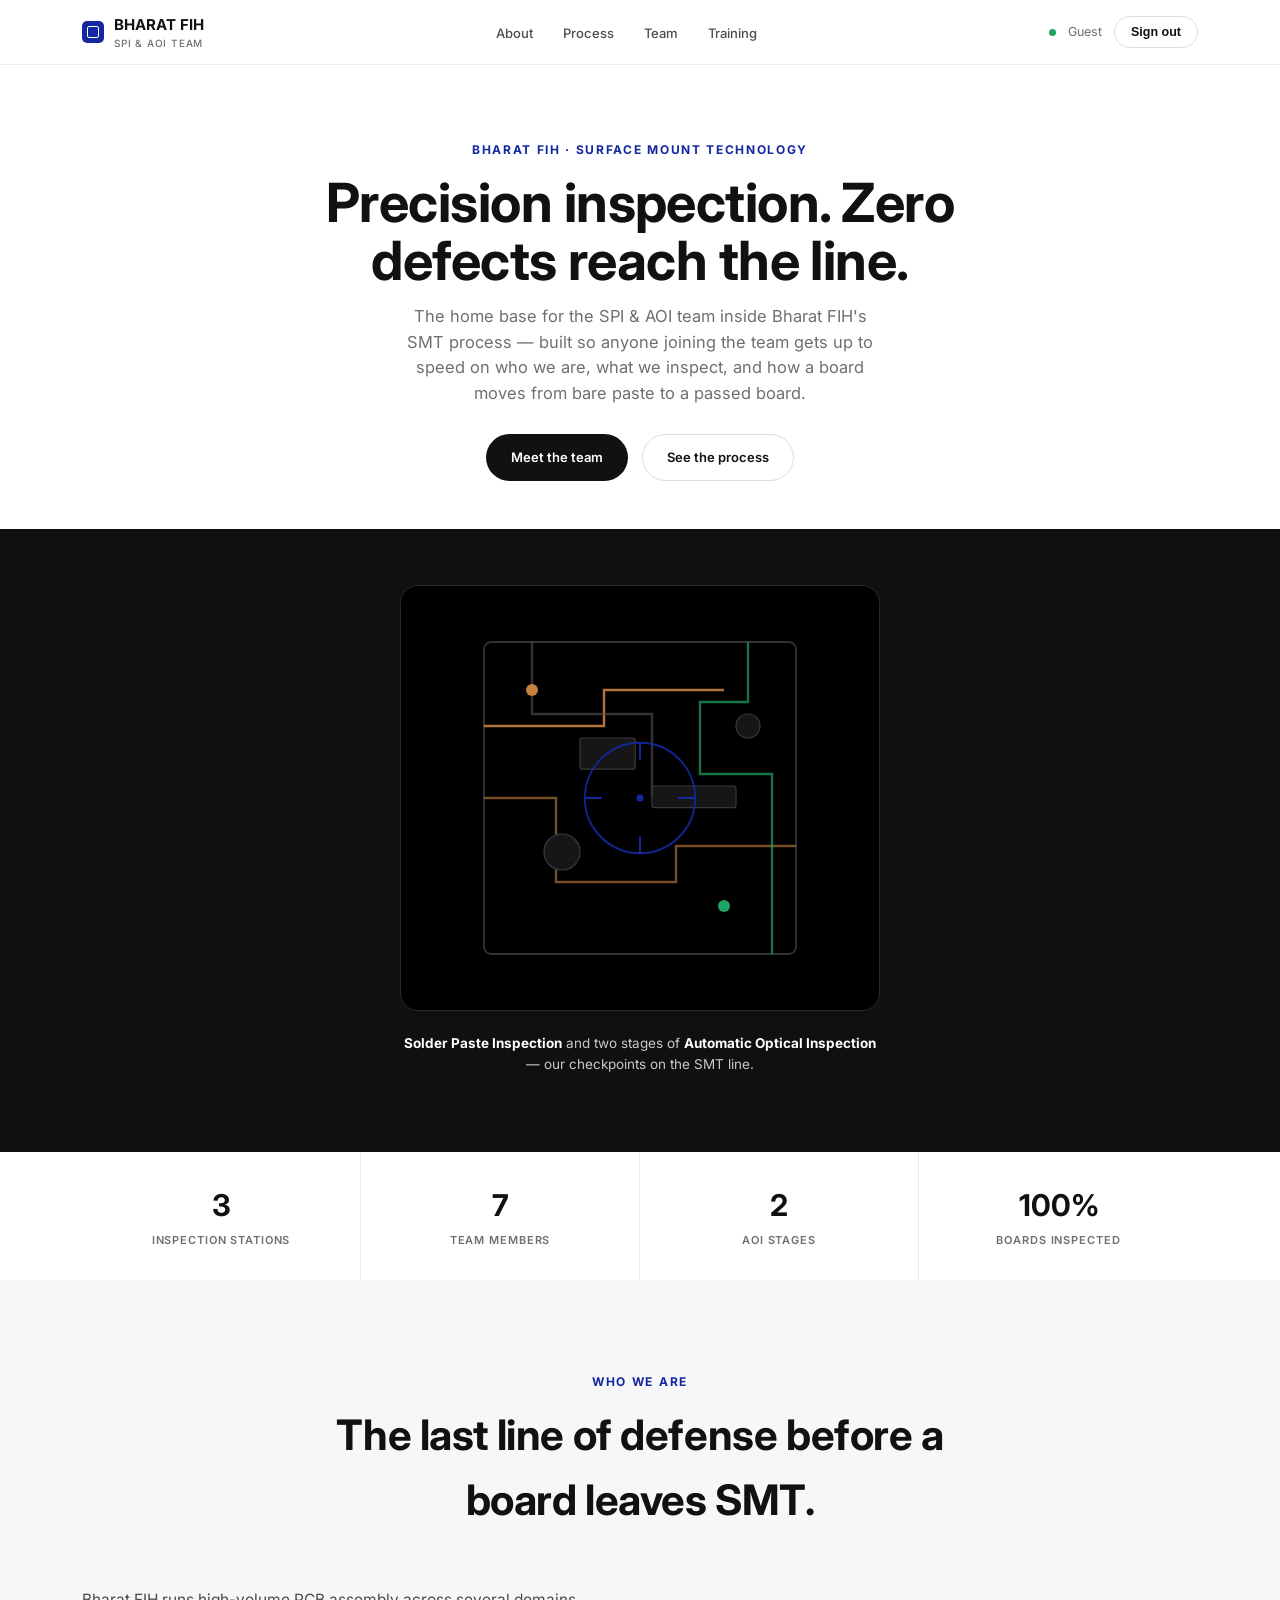
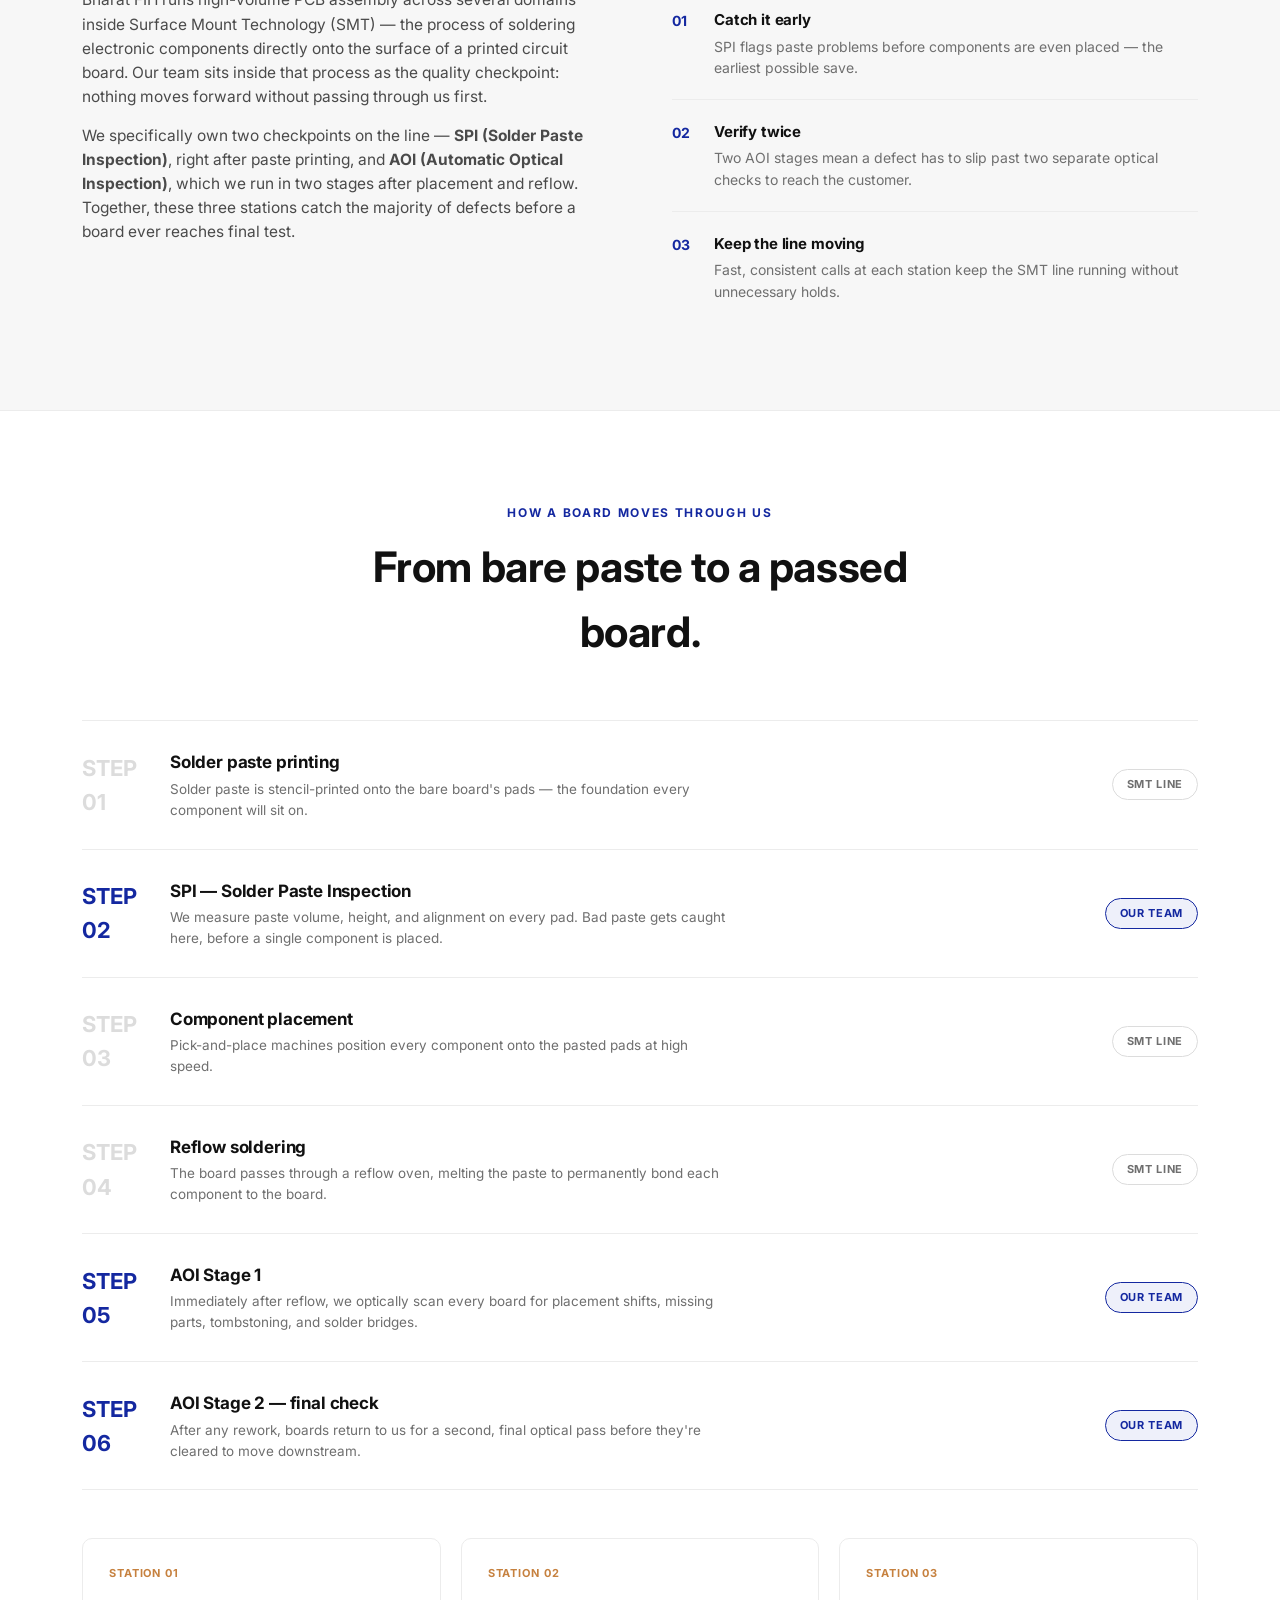
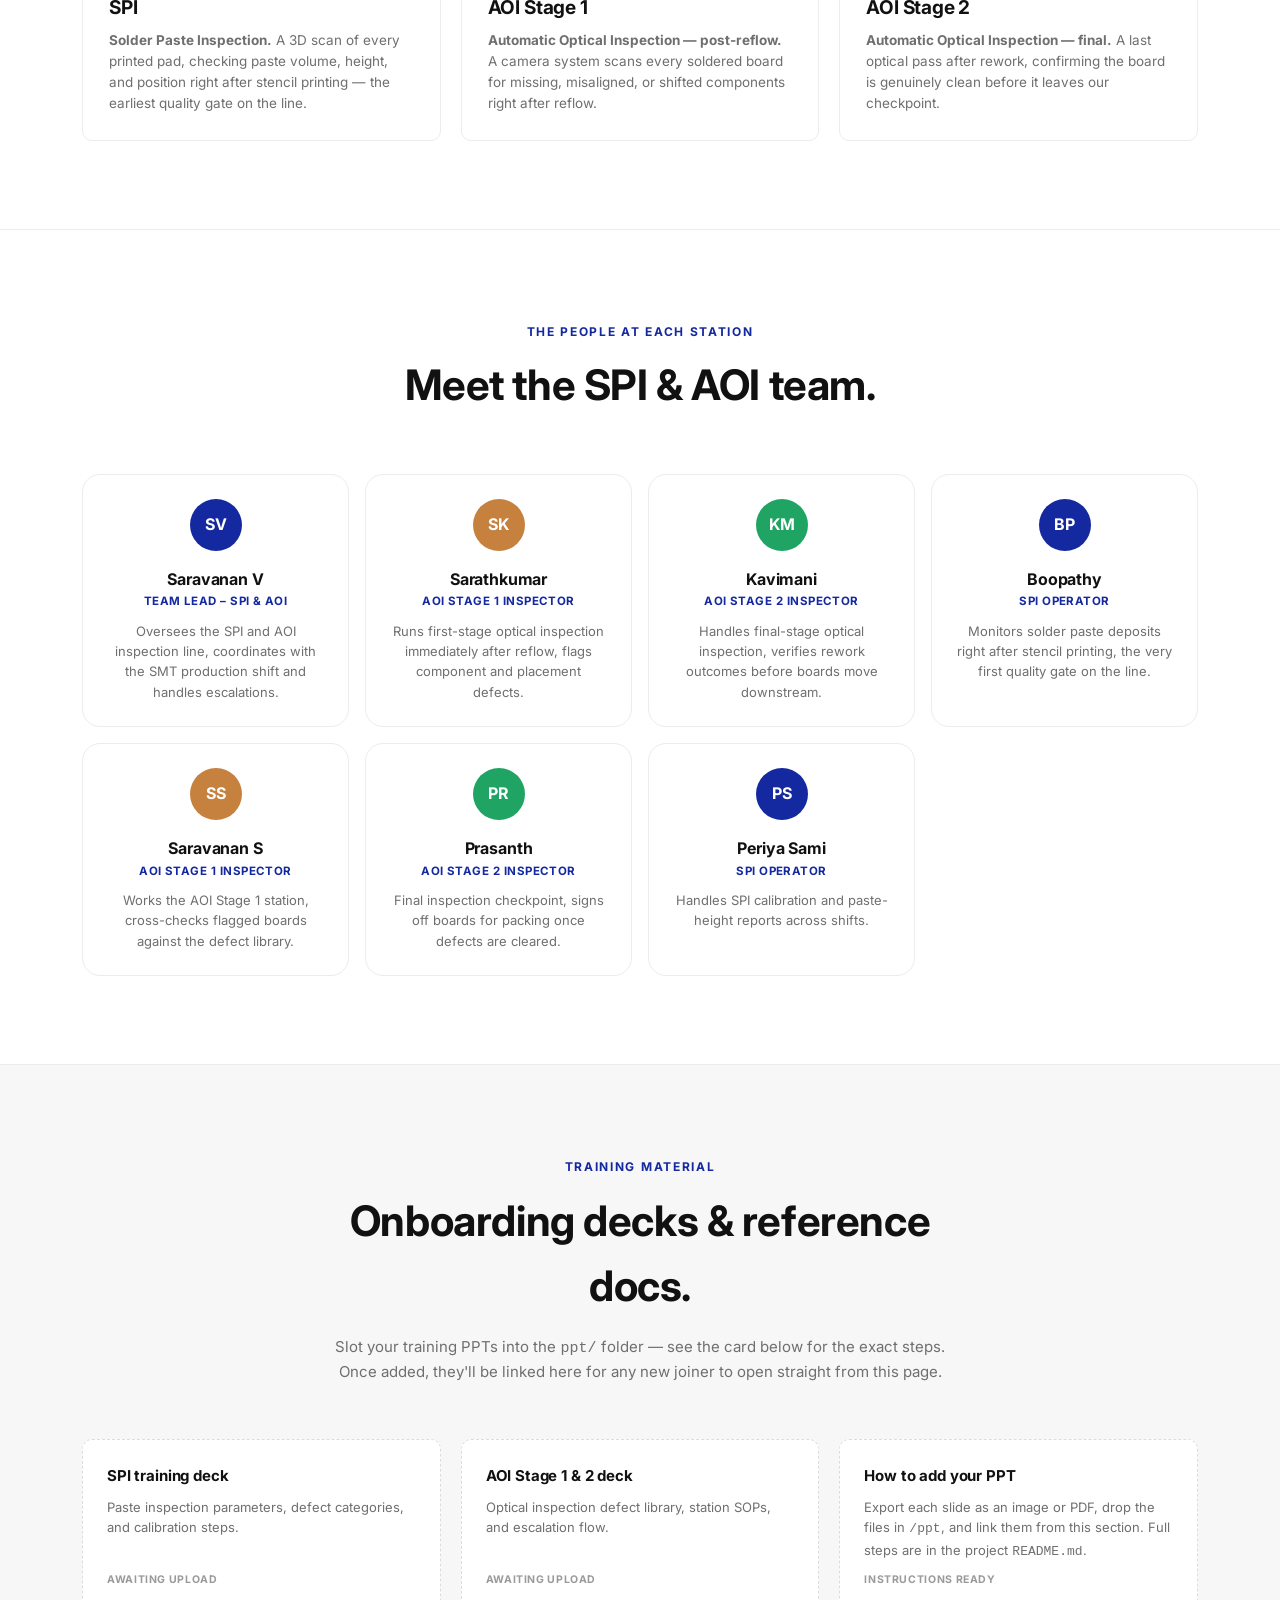
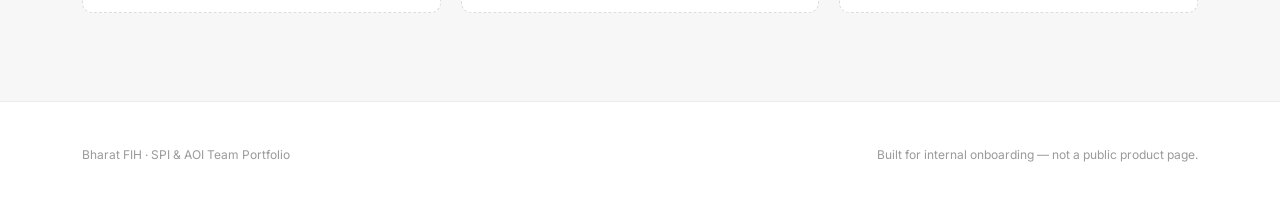
==== portfolio.html @ c688f2c4 "Add files via upload" ====
<!doctype html>
<html lang="en">
<head>
<meta charset="UTF-8">
<meta name="viewport" content="width=device-width, initial-scale=1.0">
<title>Bharat FIH · SPI & AOI Team Portfolio</title>
<link rel="preconnect" href="https://fonts.googleapis.com">
<link href="https://fonts.googleapis.com/css2?family=Inter:wght@400;500;600;700&display=swap" rel="stylesheet">
<link rel="stylesheet" href="css/style.css">
</head>
<body>

<nav class="topnav">
  <div class="wrap">
    <a href="portfolio.html" class="brand">
      <span class="chip"></span>
      <span>BHARAT FIH<small>SPI &amp; AOI Team</small></span>
    </a>
    <ul class="navlinks">
      <li><a href="#about">About</a></li>
      <li><a href="#process">Process</a></li>
      <li><a href="#team">Team</a></li>
      <li><a href="#resources">Training</a></li>
    </ul>
    <div class="nav-user">
      <span class="dot"></span>
      <span id="navUserLabel">Guest</span>
      <button class="btn-ghost" id="logoutBtn">Sign out</button>
    </div>
  </div>
</nav>

<!-- ============================= HERO ============================= -->
<header class="hero">
  <div class="wrap">
    <span class="eyebrow">Bharat FIH · Surface Mount Technology</span>
    <h1>Precision inspection. Zero defects reach the line.</h1>
    <p class="lead">
      The home base for the SPI &amp; AOI team inside Bharat FIH's SMT process — built so
      anyone joining the team gets up to speed on who we are, what we inspect, and how a
      board moves from bare paste to a passed board.
    </p>
    <div class="hero-ctas">
      <a href="#team" class="btn btn-dark">Meet the team</a>
      <a href="#process" class="btn btn-outline">See the process</a>
    </div>
  </div>

  <div class="showcase">
    <div class="showcase-inner">
      <div class="pcb-card">
        <svg viewBox="0 0 300 300" fill="none" xmlns="http://www.w3.org/2000/svg" aria-hidden="true">
          <rect x="20" y="20" width="260" height="260" rx="6" stroke="#333" stroke-width="1.5"/>
          <path d="M20 90 H120 V60 H220" stroke="var(--copper)" stroke-width="2" opacity="0.9"/>
          <path d="M20 150 H80 V220 H180 V190 H280" stroke="var(--copper)" stroke-width="2" opacity="0.6"/>
          <path d="M60 20 V80 H160 V150" stroke="#555" stroke-width="2" opacity="0.6"/>
          <path d="M240 20 V70 H200 V130 H260 V280" stroke="var(--green)" stroke-width="2" opacity="0.7"/>
          <rect x="100" y="100" width="46" height="26" rx="2" fill="#161616" stroke="#3a3a3a"/>
          <rect x="160" y="140" width="70" height="18" rx="2" fill="#161616" stroke="#3a3a3a"/>
          <rect x="70" y="180" width="30" height="30" rx="15" fill="#161616" stroke="#3a3a3a"/>
          <circle cx="240" cy="90" r="10" fill="#161616" stroke="#3a3a3a"/>
          <circle cx="60" cy="60" r="5" fill="var(--copper)"/>
          <circle cx="220" cy="240" r="5" fill="var(--green)"/>
          <g>
            <circle cx="150" cy="150" r="46" stroke="var(--blue)" stroke-width="1.6" opacity="0.9"/>
            <circle cx="150" cy="150" r="3" fill="var(--blue)"/>
            <path d="M150 104 V118 M150 182 V196 M104 150 H118 M182 150 H196" stroke="var(--blue)" stroke-width="1.6"/>
          </g>
        </svg>
      </div>
      <p class="showcase-caption"><b>Solder Paste Inspection</b> and two stages of <b>Automatic Optical Inspection</b> — our checkpoints on the SMT line.</p>
    </div>
  </div>

  <div class="wrap">
    <div class="stats">
      <div class="stat"><div class="num">3</div><div class="lbl">Inspection stations</div></div>
      <div class="stat"><div class="num">7</div><div class="lbl">Team members</div></div>
      <div class="stat"><div class="num">2</div><div class="lbl">AOI stages</div></div>
      <div class="stat"><div class="num">100%</div><div class="lbl">Boards inspected</div></div>
    </div>
  </div>
</header>

<!-- ============================= ABOUT ============================= -->
<section class="section soft" id="about">
  <div class="wrap">
    <div class="section-head">
      <span class="eyebrow">Who we are</span>
      <h2>The last line of defense before a board leaves SMT.</h2>
    </div>
    <div class="about-grid">
      <div>
        <p>
          Bharat FIH runs high-volume PCB assembly across several domains inside Surface Mount
          Technology (SMT) — the process of soldering electronic components directly onto the
          surface of a printed circuit board. Our team sits inside that process as the
          quality checkpoint: nothing moves forward without passing through us first.
        </p>
        <p>
          We specifically own two checkpoints on the line — <strong>SPI (Solder Paste Inspection)</strong>,
          right after paste printing, and <strong>AOI (Automatic Optical Inspection)</strong>,
          which we run in two stages after placement and reflow. Together, these three stations
          catch the majority of defects before a board ever reaches final test.
        </p>
      </div>
      <div>
        <div class="pillar">
          <div class="idx">01</div>
          <div><h4>Catch it early</h4><p>SPI flags paste problems before components are even placed — the earliest possible save.</p></div>
        </div>
        <div class="pillar">
          <div class="idx">02</div>
          <div><h4>Verify twice</h4><p>Two AOI stages mean a defect has to slip past two separate optical checks to reach the customer.</p></div>
        </div>
        <div class="pillar">
          <div class="idx">03</div>
          <div><h4>Keep the line moving</h4><p>Fast, consistent calls at each station keep the SMT line running without unnecessary holds.</p></div>
        </div>
      </div>
    </div>
  </div>
</section>

<!-- ============================= PROCESS ============================= -->
<section class="section" id="process">
  <div class="wrap">
    <div class="section-head">
      <span class="eyebrow">How a board moves through us</span>
      <h2>From bare paste to a passed board.</h2>
    </div>

    <div class="flow">
      <div class="flow-step">
        <div class="step-idx">STEP 01</div>
        <div class="step-body">
          <h4>Solder paste printing</h4>
          <p>Solder paste is stencil-printed onto the bare board's pads — the foundation every component will sit on.</p>
        </div>
        <div class="step-tag">SMT line</div>
      </div>

      <div class="flow-step owned">
        <div class="step-idx">STEP 02</div>
        <div class="step-body">
          <h4>SPI — Solder Paste Inspection</h4>
          <p>We measure paste volume, height, and alignment on every pad. Bad paste gets caught here, before a single component is placed.</p>
        </div>
        <div class="step-tag">Our team</div>
      </div>

      <div class="flow-step">
        <div class="step-idx">STEP 03</div>
        <div class="step-body">
          <h4>Component placement</h4>
          <p>Pick-and-place machines position every component onto the pasted pads at high speed.</p>
        </div>
        <div class="step-tag">SMT line</div>
      </div>

      <div class="flow-step">
        <div class="step-idx">STEP 04</div>
        <div class="step-body">
          <h4>Reflow soldering</h4>
          <p>The board passes through a reflow oven, melting the paste to permanently bond each component to the board.</p>
        </div>
        <div class="step-tag">SMT line</div>
      </div>

      <div class="flow-step owned">
        <div class="step-idx">STEP 05</div>
        <div class="step-body">
          <h4>AOI Stage 1</h4>
          <p>Immediately after reflow, we optically scan every board for placement shifts, missing parts, tombstoning, and solder bridges.</p>
        </div>
        <div class="step-tag">Our team</div>
      </div>

      <div class="flow-step owned">
        <div class="step-idx">STEP 06</div>
        <div class="step-body">
          <h4>AOI Stage 2 — final check</h4>
          <p>After any rework, boards return to us for a second, final optical pass before they're cleared to move downstream.</p>
        </div>
        <div class="step-tag">Our team</div>
      </div>
    </div>

    <div class="def-grid">
      <div class="def-card">
        <div class="tag">STATION 01</div>
        <h4>SPI</h4>
        <p><strong>Solder Paste Inspection.</strong> A 3D scan of every printed pad, checking paste volume, height, and position right after stencil printing — the earliest quality gate on the line.</p>
      </div>
      <div class="def-card">
        <div class="tag">STATION 02</div>
        <h4>AOI Stage 1</h4>
        <p><strong>Automatic Optical Inspection — post-reflow.</strong> A camera system scans every soldered board for missing, misaligned, or shifted components right after reflow.</p>
      </div>
      <div class="def-card">
        <div class="tag">STATION 03</div>
        <h4>AOI Stage 2</h4>
        <p><strong>Automatic Optical Inspection — final.</strong> A last optical pass after rework, confirming the board is genuinely clean before it leaves our checkpoint.</p>
      </div>
    </div>
  </div>
</section>

<!-- ============================= TEAM ============================= -->
<section class="section" id="team">
  <div class="wrap">
    <div class="section-head">
      <span class="eyebrow">The people at each station</span>
      <h2>Meet the SPI &amp; AOI team.</h2>
    </div>
    <div class="team-grid" id="teamGrid"></div>
  </div>
</section>

<!-- ============================= RESOURCES / PPT ============================= -->
<section class="section soft" id="resources">
  <div class="wrap">
    <div class="section-head">
      <span class="eyebrow">Training material</span>
      <h2>Onboarding decks &amp; reference docs.</h2>
      <p style="margin-top:10px;">Slot your training PPTs into the <code>ppt/</code> folder — see the card below for the exact steps. Once added, they'll be linked here for any new joiner to open straight from this page.</p>
    </div>
    <div class="res-grid">
      <div class="res-card">
        <h4>SPI training deck</h4>
        <p>Paste inspection parameters, defect categories, and calibration steps.</p>
        <span class="status">Awaiting upload</span>
      </div>
      <div class="res-card">
        <h4>AOI Stage 1 &amp; 2 deck</h4>
        <p>Optical inspection defect library, station SOPs, and escalation flow.</p>
        <span class="status">Awaiting upload</span>
      </div>
      <div class="res-card">
        <h4>How to add your PPT</h4>
        <p>Export each slide as an image or PDF, drop the files in <code>/ppt</code>, and link them from this section. Full steps are in the project <code>README.md</code>.</p>
        <span class="status">Instructions ready</span>
      </div>
    </div>
  </div>
</section>

<footer>
  <div class="wrap">
    <p>Bharat FIH · SPI &amp; AOI Team Portfolio</p>
    <p>Built for internal onboarding — not a public product page.</p>
  </div>
</footer>

<script src="js/members.js"></script>
<script src="js/main.js"></script>
</body>
</html>
---- css/style.css ----
/* ============================================================
   BHARAT FIH — AOI TEAM PORTFOLIO
   Design language: Samsung.com — bold black type, one blue
   accent, generous white space, dark showcase panels for
   product/hero imagery, pill CTAs.
   ============================================================ */
:root{
  --bg:        #ffffff;
  --bg-soft:   #f7f7f7;
  --panel:     #101010;
  --panel-2:   #1c1c1c;

  --ink:       #111111;
  --muted:     #6f6f6f;
  --muted-2:   #9a9a9a;
  --line:      #ececec;
  --line-2:    #dcdcdc;

  --blue:      #1428a0;
  --blue-dark: #0d1c73;
  --copper:    #c6813f;
  --green:     #1fa463;
  --cyan:      #1f9ba8;

  --radius-pill: 999px;
  --radius:      10px;
  --radius-lg:   18px;

  --font: "Inter", -apple-system, "Helvetica Neue", Arial, sans-serif;
}

*{ box-sizing:border-box; }
html{ scroll-behavior:smooth; }
body{
  margin:0;
  background:var(--bg);
  color:var(--ink);
  font-family:var(--font);
  line-height:1.55;
  -webkit-font-smoothing:antialiased;
}
img{ max-width:100%; display:block; }
a{ color:inherit; text-decoration:none; }
::selection{ background:var(--blue); color:#fff; }

a:focus-visible, button:focus-visible, input:focus-visible{
  outline:2px solid var(--blue);
  outline-offset:3px;
}
@media (prefers-reduced-motion: reduce){
  *{ animation-duration:0.01ms !important; animation-iteration-count:1 !important; transition-duration:0.01ms !important; scroll-behavior:auto !important; }
}

.wrap{ max-width:1180px; margin:0 auto; padding:0 32px; }
.eyebrow{
  font-size:12px; font-weight:700; letter-spacing:0.14em; text-transform:uppercase;
  color:var(--blue);
}
h1,h2,h3,h4{ font-family:var(--font); font-weight:700; letter-spacing:-0.01em; margin:0 0 0.4em; color:var(--ink); }
p{ color:var(--muted); margin:0 0 1em; }
.section{ padding:88px 0; border-bottom:1px solid var(--line); }
.section.soft{ background:var(--bg-soft); }
.section-head{ text-align:center; max-width:640px; margin:0 auto 56px; }
.section-head h2{ font-size:clamp(28px,3.6vw,42px); margin-top:10px; }
.section-head p{ font-size:15px; }

.btn{
  display:inline-flex; align-items:center; gap:8px;
  padding:12px 24px; border-radius:var(--radius-pill);
  font-size:13px; font-weight:600; cursor:pointer; border:1px solid transparent;
}
.btn-dark{ background:var(--ink); color:#fff; }
.btn-dark:hover{ background:#000; }
.btn-outline{ background:transparent; color:var(--ink); border-color:var(--line-2); }
.btn-outline:hover{ border-color:var(--ink); }
.link-arrow{ color:var(--blue); font-weight:600; font-size:13.5px; }
.link-arrow:hover{ text-decoration:underline; }

.topnav{
  position:sticky; top:0; z-index:50;
  background:rgba(255,255,255,0.85);
  backdrop-filter:blur(14px);
  border-bottom:1px solid var(--line);
}
.topnav .wrap{ display:flex; align-items:center; justify-content:space-between; height:64px; }
.brand{ display:flex; align-items:center; gap:10px; font-weight:700; font-size:15px; color:var(--ink); }
.brand .chip{ width:22px; height:22px; border-radius:5px; background:var(--blue); position:relative; flex:none; }
.brand .chip::after{ content:""; position:absolute; inset:5px; border:1.5px solid #fff; border-radius:2px; }
.brand small{ display:block; font-weight:500; font-size:10px; letter-spacing:0.08em; color:var(--muted); text-transform:uppercase; }
.navlinks{ display:flex; gap:30px; list-style:none; margin:0; padding:0; }
.navlinks a{ font-size:13px; font-weight:500; color:var(--ink); opacity:0.75; }
.navlinks a:hover{ opacity:1; color:var(--blue); }
.nav-user{ display:flex; align-items:center; gap:12px; font-size:12.5px; color:var(--muted); }
.nav-user .dot{ width:7px; height:7px; border-radius:50%; background:var(--green); }
.btn-ghost{
  border:1px solid var(--line-2); background:transparent; color:var(--ink);
  padding:8px 16px; border-radius:var(--radius-pill); font-size:12.5px; cursor:pointer; font-weight:600;
}
.btn-ghost:hover{ border-color:var(--ink); }

.hero{ padding:76px 0 0; text-align:center; }
.hero .eyebrow{ display:block; margin-bottom:14px; }
.hero h1{ font-size:clamp(34px,5.2vw,54px); line-height:1.08; max-width:820px; margin:0 auto 14px; }
.hero .lead{ font-size:16.5px; max-width:480px; margin:0 auto 28px; }
.hero-ctas{ display:flex; gap:14px; justify-content:center; margin-bottom:48px; }

.showcase{
  background:var(--panel); border-radius:0;
  padding:56px 24px 64px;
  position:relative; overflow:hidden;
}
.showcase-inner{ max-width:480px; margin:0 auto; position:relative; z-index:2; }
.showcase .pcb-card{
  background:#000; border-radius:var(--radius-lg); border:1px solid #2a2a2a;
  padding:32px; display:flex; align-items:center; justify-content:center;
}
.showcase .pcb-card svg{ width:100%; height:auto; max-width:360px; }
.showcase-caption{ margin-top:22px; color:#c9c9c9; font-size:13.5px; }
.showcase-caption b{ color:#fff; }

.stats{ display:grid; grid-template-columns:repeat(4,1fr); }
.stat{ padding:30px 20px; text-align:center; border-right:1px solid var(--line); }
.stat:last-child{ border-right:none; }
.stat .num{ font-size:30px; font-weight:700; color:var(--ink); }
.stat .lbl{ font-size:11px; font-weight:600; text-transform:uppercase; letter-spacing:0.08em; color:var(--muted); margin-top:4px; }

.about-grid{ display:grid; grid-template-columns:1fr 1fr; gap:64px; align-items:start; }
.about-grid > div:first-child p{ color:var(--ink); opacity:0.75; font-size:15.5px; }
.pillar{ display:flex; gap:16px; padding:20px 0; border-top:1px solid var(--line); }
.pillar:first-child{ border-top:none; }
.pillar .idx{ font-weight:700; color:var(--blue); font-size:14px; padding-top:2px; flex:none; width:26px; }
.pillar h4{ font-size:15px; margin-bottom:4px; }
.pillar p{ font-size:14px; margin:0; }

.flow{ border-top:1px solid var(--line); }
.flow-step{
  display:grid; grid-template-columns:64px 1fr auto; gap:24px; align-items:center;
  padding:28px 0; border-bottom:1px solid var(--line);
}
.flow-step .step-idx{ font-size:22px; font-weight:700; color:var(--line-2); }
.flow-step.owned .step-idx{ color:var(--blue); }
.flow-step .step-body h4{ font-size:17px; margin-bottom:3px; }
.flow-step .step-body p{ font-size:13.5px; margin:0; max-width:560px; }
.flow-step .step-tag{
  font-size:11px; font-weight:700; text-transform:uppercase; letter-spacing:0.06em;
  padding:6px 14px; border-radius:var(--radius-pill); border:1px solid var(--line-2); color:var(--muted); white-space:nowrap;
}
.flow-step.owned .step-tag{ color:var(--blue); border-color:var(--blue); background:#eef0fa; }

.def-grid{ display:grid; grid-template-columns:repeat(3,1fr); gap:20px; margin-top:48px; }
.def-card{ background:#fff; border:1px solid var(--line); border-radius:var(--radius); padding:26px; }
.def-card .tag{ font-size:11px; font-weight:700; color:var(--copper); letter-spacing:0.08em; text-transform:uppercase; }
.def-card h4{ font-size:19px; margin:10px 0 8px; }
.def-card p{ font-size:13.5px; margin:0; }

.team-grid{ display:grid; grid-template-columns:repeat(4, 1fr); gap:16px; }
.member-card{
  background:#fff; border:1px solid var(--line); border-radius:var(--radius-lg);
  padding:24px; text-align:center; position:relative;
  transition:box-shadow .15s ease, transform .15s ease;
}
.member-card:hover{ box-shadow:0 8px 24px rgba(0,0,0,0.06); transform:translateY(-2px); }
.avatar{
  width:52px; height:52px; border-radius:50%; margin:0 auto 16px;
  display:flex; align-items:center; justify-content:center;
  font-weight:700; font-size:16px; color:#fff;
}
.member-card h4{ font-size:16px; margin-bottom:2px; }
.member-card .role{ font-size:11.5px; font-weight:700; color:var(--blue); letter-spacing:0.04em; text-transform:uppercase; margin-bottom:10px; display:block; }
.member-card .desc{ font-size:13px; color:var(--muted); margin:0; }
.member-card.is-you{ border-color:var(--blue); box-shadow:0 0 0 1px var(--blue) inset; }
.member-card .you-flag{
  position:absolute; top:14px; right:14px; font-size:9.5px; font-weight:700;
  letter-spacing:0.06em; color:var(--blue); border:1px solid var(--blue); padding:3px 8px; border-radius:var(--radius-pill);
}

.res-grid{ display:grid; grid-template-columns:repeat(3,1fr); gap:20px; }
.res-card{
  border:1px dashed var(--line-2); border-radius:var(--radius); padding:24px;
  display:flex; flex-direction:column; gap:10px; background:#fff;
}
.res-card h4{ font-size:15px; margin:0; }
.res-card p{ font-size:13px; margin:0; }
.res-card .status{ font-size:10.5px; font-weight:700; color:var(--muted-2); letter-spacing:0.06em; text-transform:uppercase; margin-top:auto; }

footer{ padding:44px 0; }
footer .wrap{ display:flex; justify-content:space-between; align-items:center; flex-wrap:wrap; gap:14px; }
footer p{ font-size:12px; color:var(--muted-2); margin:0; }

.login-shell{ min-height:100vh; display:flex; align-items:center; justify-content:center; padding:40px 20px; background:var(--bg-soft); }
.login-card{ width:100%; max-width:460px; background:#fff; border:1px solid var(--line); border-radius:var(--radius-lg); padding:40px; box-shadow:0 12px 40px rgba(0,0,0,0.05); }
.login-card .brand{ justify-content:center; margin-bottom:6px; }
.login-title{ text-align:center; margin-bottom:6px; }
.login-sub{ text-align:center; font-size:13.5px; margin-bottom:26px; }
.member-select{ display:grid; grid-template-columns:repeat(2,1fr); gap:10px; margin-bottom:22px; }
.member-pill{
  display:flex; align-items:center; gap:10px; padding:10px 12px;
  border:1px solid var(--line-2); border-radius:var(--radius); background:transparent; color:var(--ink);
  cursor:pointer; font-family:var(--font); font-size:13.5px; text-align:left;
}
.member-pill .mini-avatar{
  width:26px; height:26px; border-radius:50%; flex:none;
  display:flex; align-items:center; justify-content:center; font-size:10.5px; color:#fff; font-weight:700;
}
.member-pill.selected{ border-color:var(--blue); background:#eef0fa; }
.field{ margin-bottom:18px; }
.field label{ display:block; font-size:11.5px; font-weight:700; text-transform:uppercase; letter-spacing:0.06em; color:var(--muted); margin-bottom:8px; }
.field input{
  width:100%; background:var(--bg-soft); border:1px solid var(--line-2); border-radius:var(--radius);
  padding:12px 14px; color:var(--ink); font-size:14px; font-family:var(--font);
}
.field input:focus{ border-color:var(--blue); outline:none; }
.btn-primary{
  width:100%; padding:14px; background:var(--ink); color:#fff; border:none; border-radius:var(--radius-pill);
  font-weight:700; font-size:13.5px; cursor:pointer; transition:background .15s ease;
}
.btn-primary:hover{ background:#000; }
.login-error{
  display:none; font-size:12.5px; color:#a02020;
  background:#fdeeee; border:1px solid #f3caca; padding:10px 12px; border-radius:var(--radius); margin-bottom:16px;
}
.login-hint{ text-align:center; margin-top:18px; font-size:12px; color:var(--muted-2); }

@media (max-width: 980px){
  .about-grid{ grid-template-columns:1fr; }
  .def-grid{ grid-template-columns:1fr; }
  .team-grid{ grid-template-columns:repeat(2,1fr); }
  .res-grid{ grid-template-columns:1fr; }
  .stats{ grid-template-columns:repeat(2,1fr); }
  .stat:nth-child(2n){ border-right:none; }
  .navlinks{ display:none; }
}
@media (max-width: 560px){
  .wrap{ padding:0 18px; }
  .section{ padding:64px 0; }
  .team-grid{ grid-template-columns:1fr; }
  .flow-step{ grid-template-columns:1fr; gap:10px; text-align:left; }
  .member-select{ grid-template-columns:1fr; }
  .hero-ctas{ flex-direction:column; align-items:center; }
}
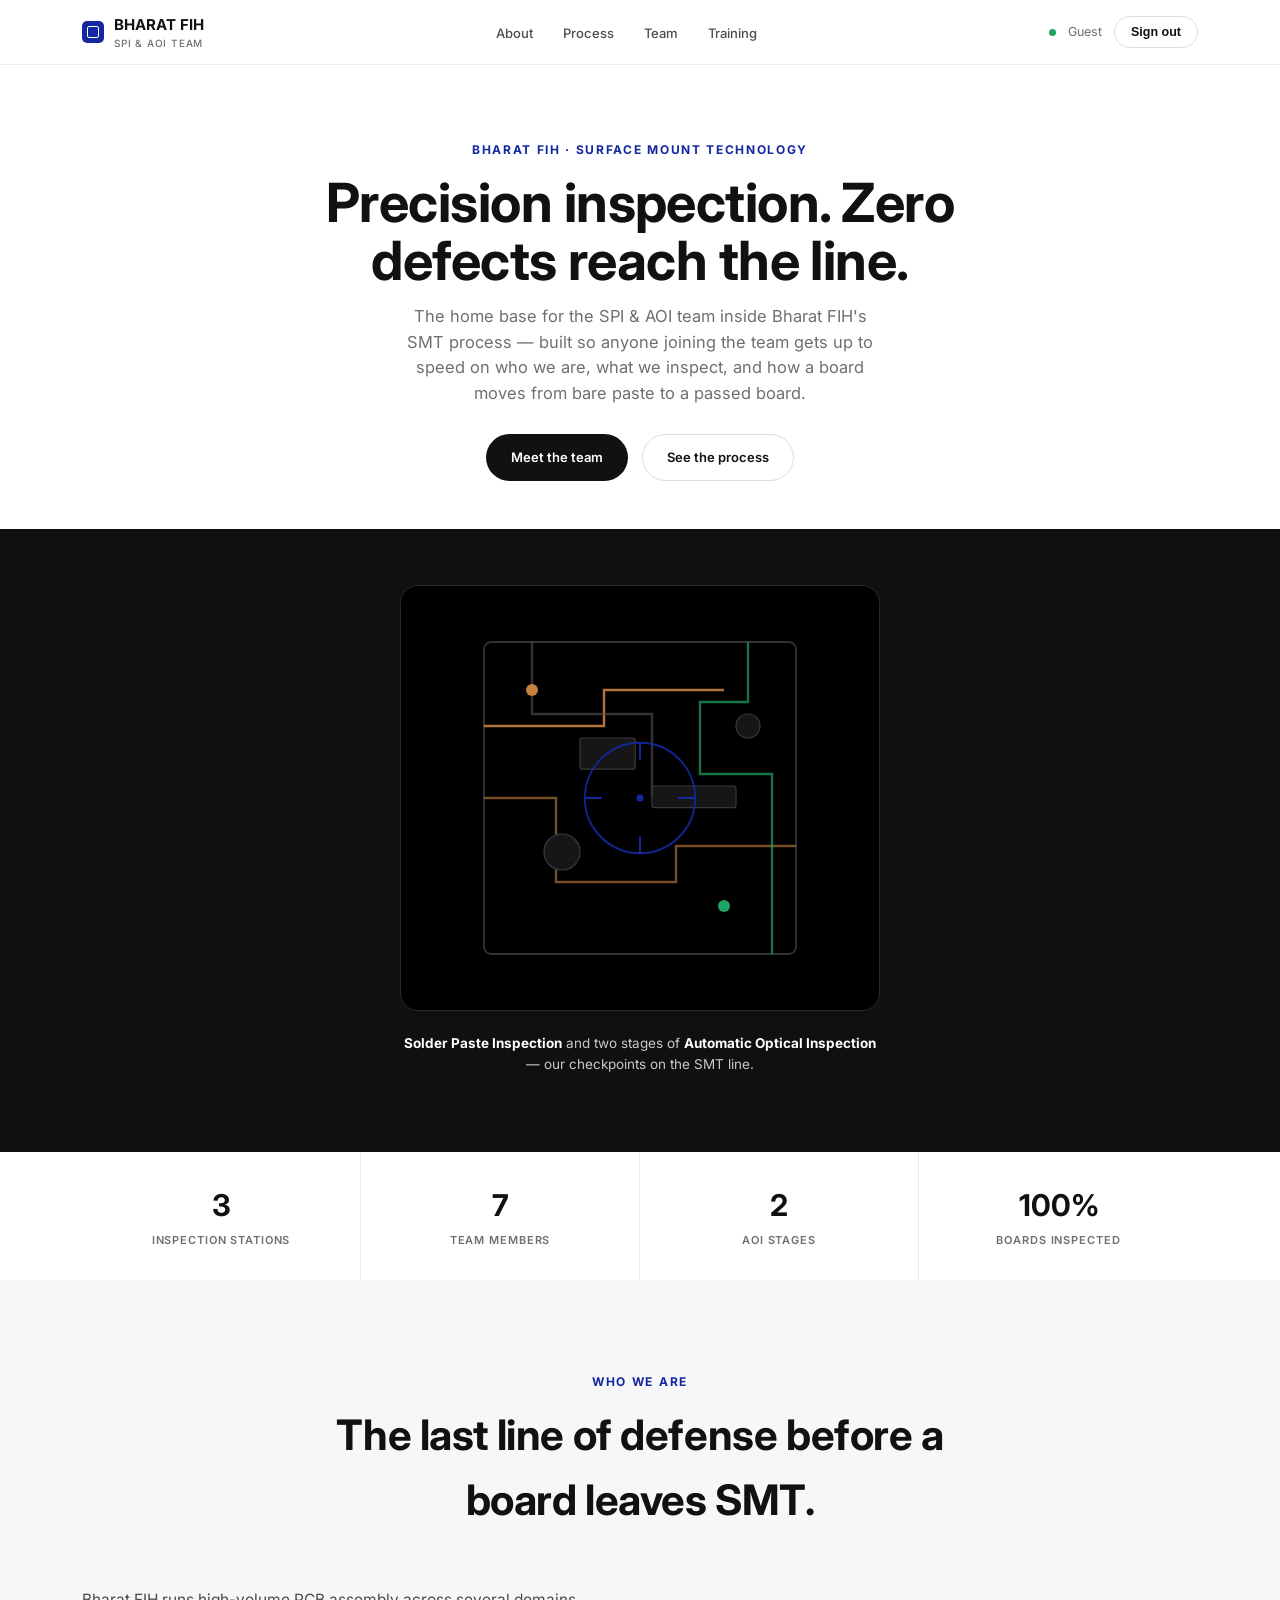
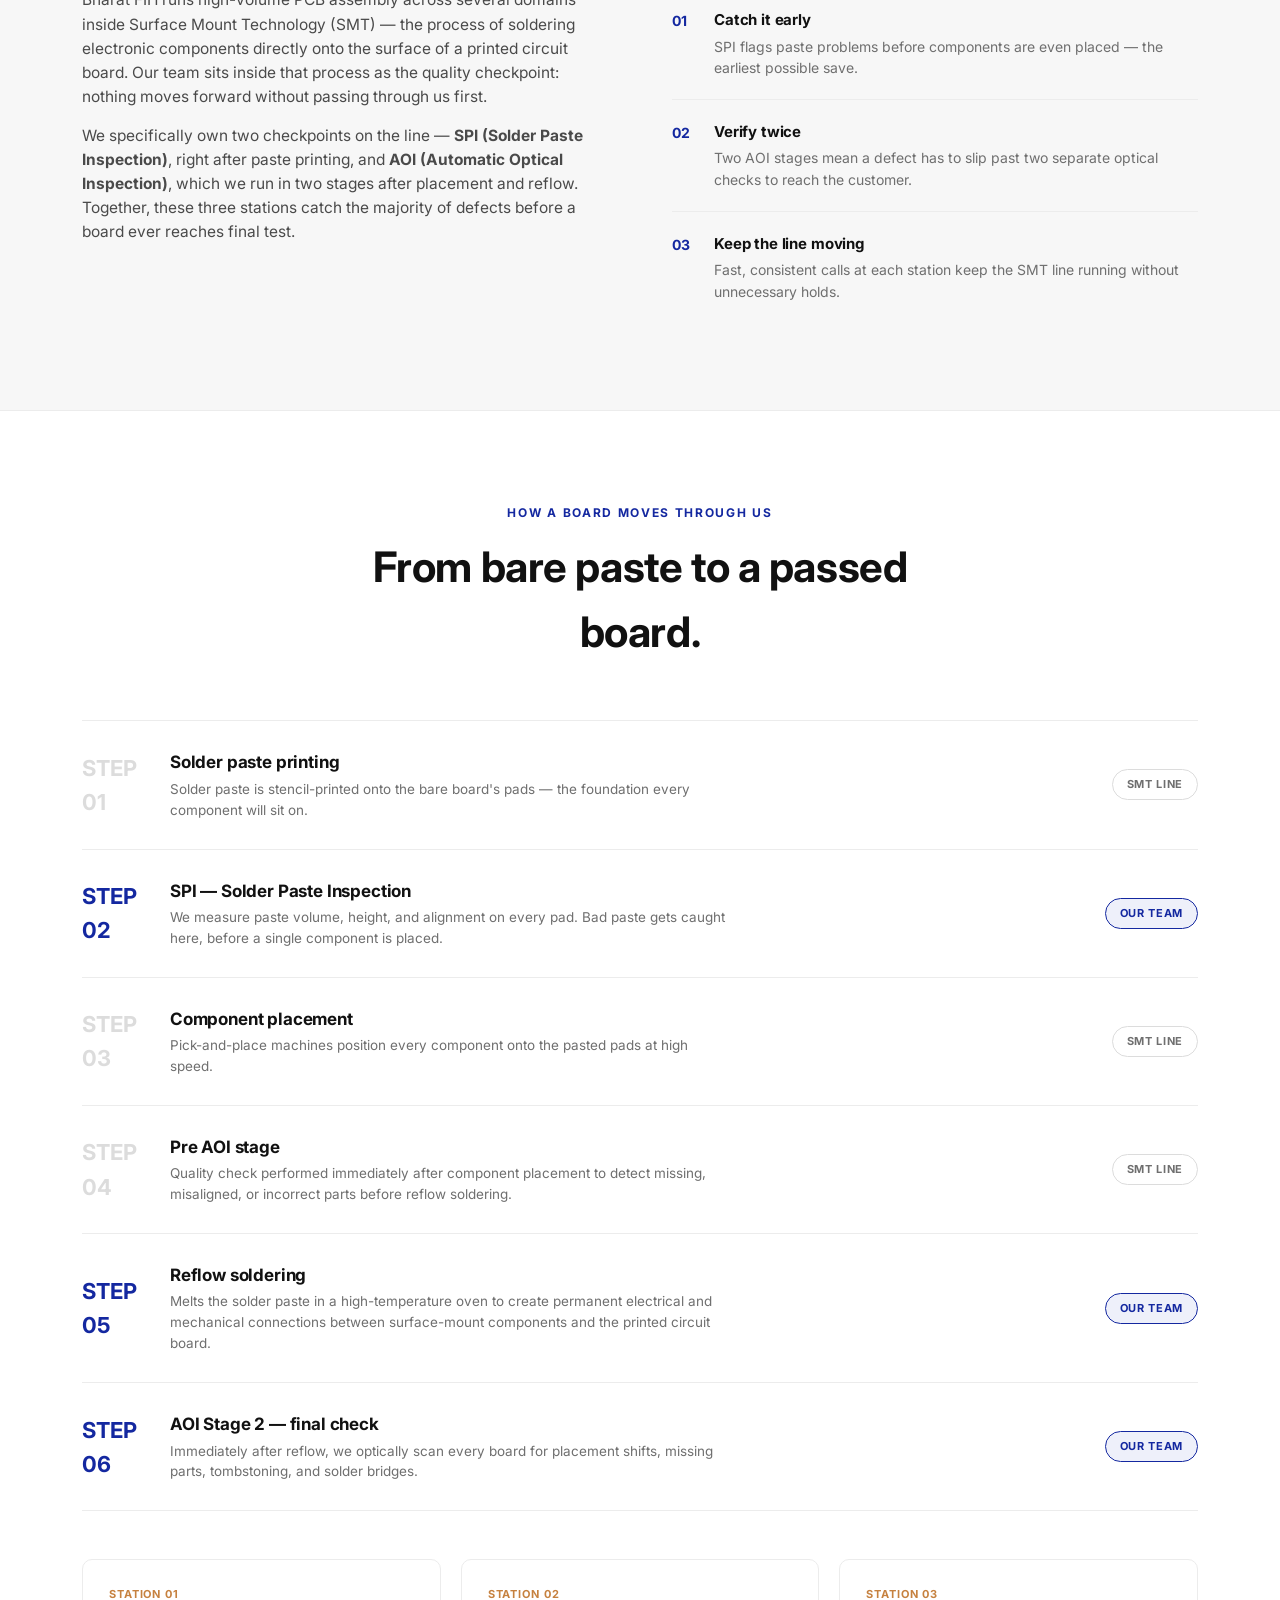
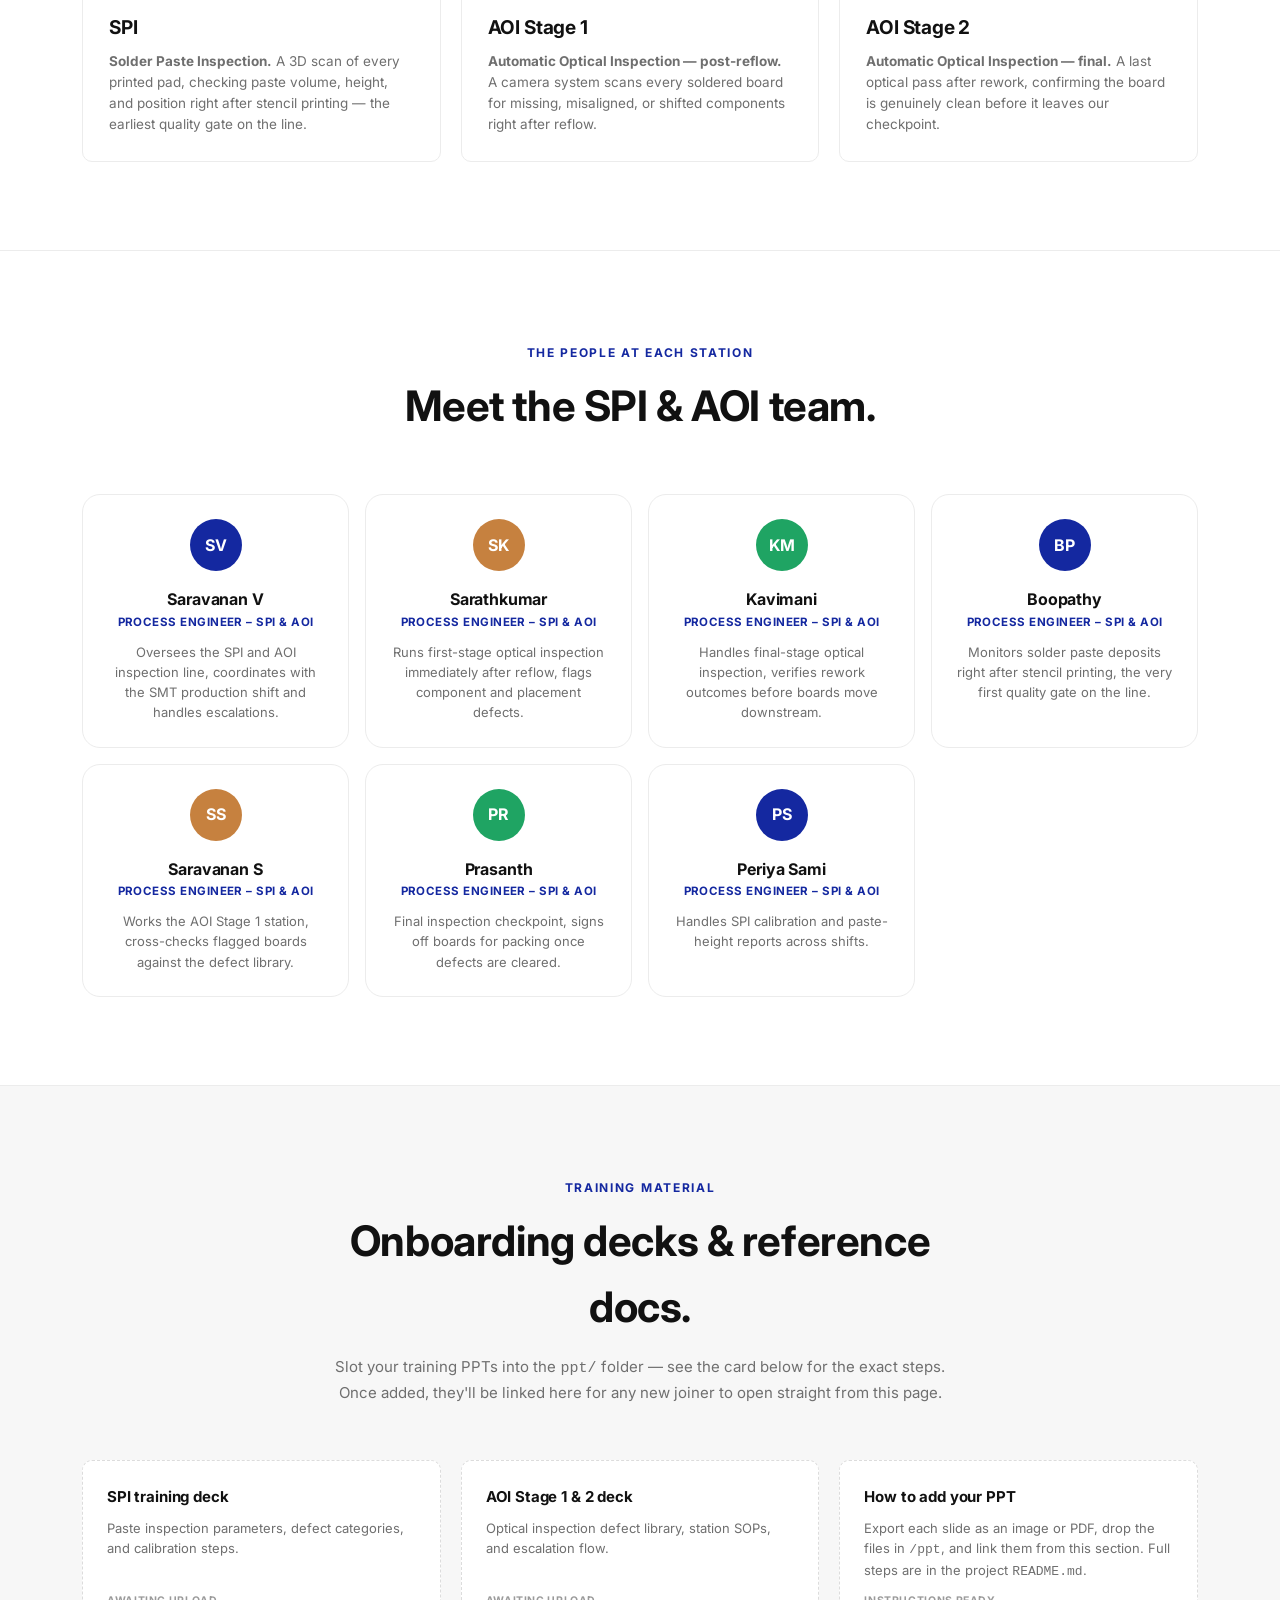
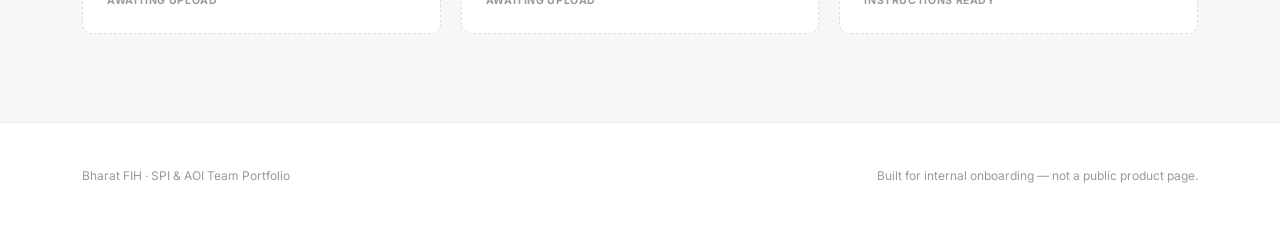
==== commit c0d07245: "Update portfolio.html" ====
--- a/portfolio.html
+++ b/portfolio.html
@@ -161,8 +161,8 @@
       <div class="flow-step">
         <div class="step-idx">STEP 04</div>
         <div class="step-body">
-          <h4>Reflow soldering</h4>
-          <p>The board passes through a reflow oven, melting the paste to permanently bond each component to the board.</p>
+          <h4>Pre AOI stage</h4>
+          <p>Quality check performed immediately after component placement to detect missing, misaligned, or incorrect parts before reflow soldering.</p>
         </div>
         <div class="step-tag">SMT line</div>
       </div>
@@ -170,8 +170,8 @@
       <div class="flow-step owned">
         <div class="step-idx">STEP 05</div>
         <div class="step-body">
-          <h4>AOI Stage 1</h4>
-          <p>Immediately after reflow, we optically scan every board for placement shifts, missing parts, tombstoning, and solder bridges.</p>
+          <h4>Reflow soldering</h4>
+          <p>Melts the solder paste in a high-temperature oven to create permanent electrical and mechanical connections between surface-mount components and the printed circuit board.</p>
         </div>
         <div class="step-tag">Our team</div>
       </div>
@@ -180,7 +180,7 @@
         <div class="step-idx">STEP 06</div>
         <div class="step-body">
           <h4>AOI Stage 2 — final check</h4>
-          <p>After any rework, boards return to us for a second, final optical pass before they're cleared to move downstream.</p>
+          <p>Immediately after reflow, we optically scan every board for placement shifts, missing parts, tombstoning, and solder bridges.</p>
         </div>
         <div class="step-tag">Our team</div>
       </div>
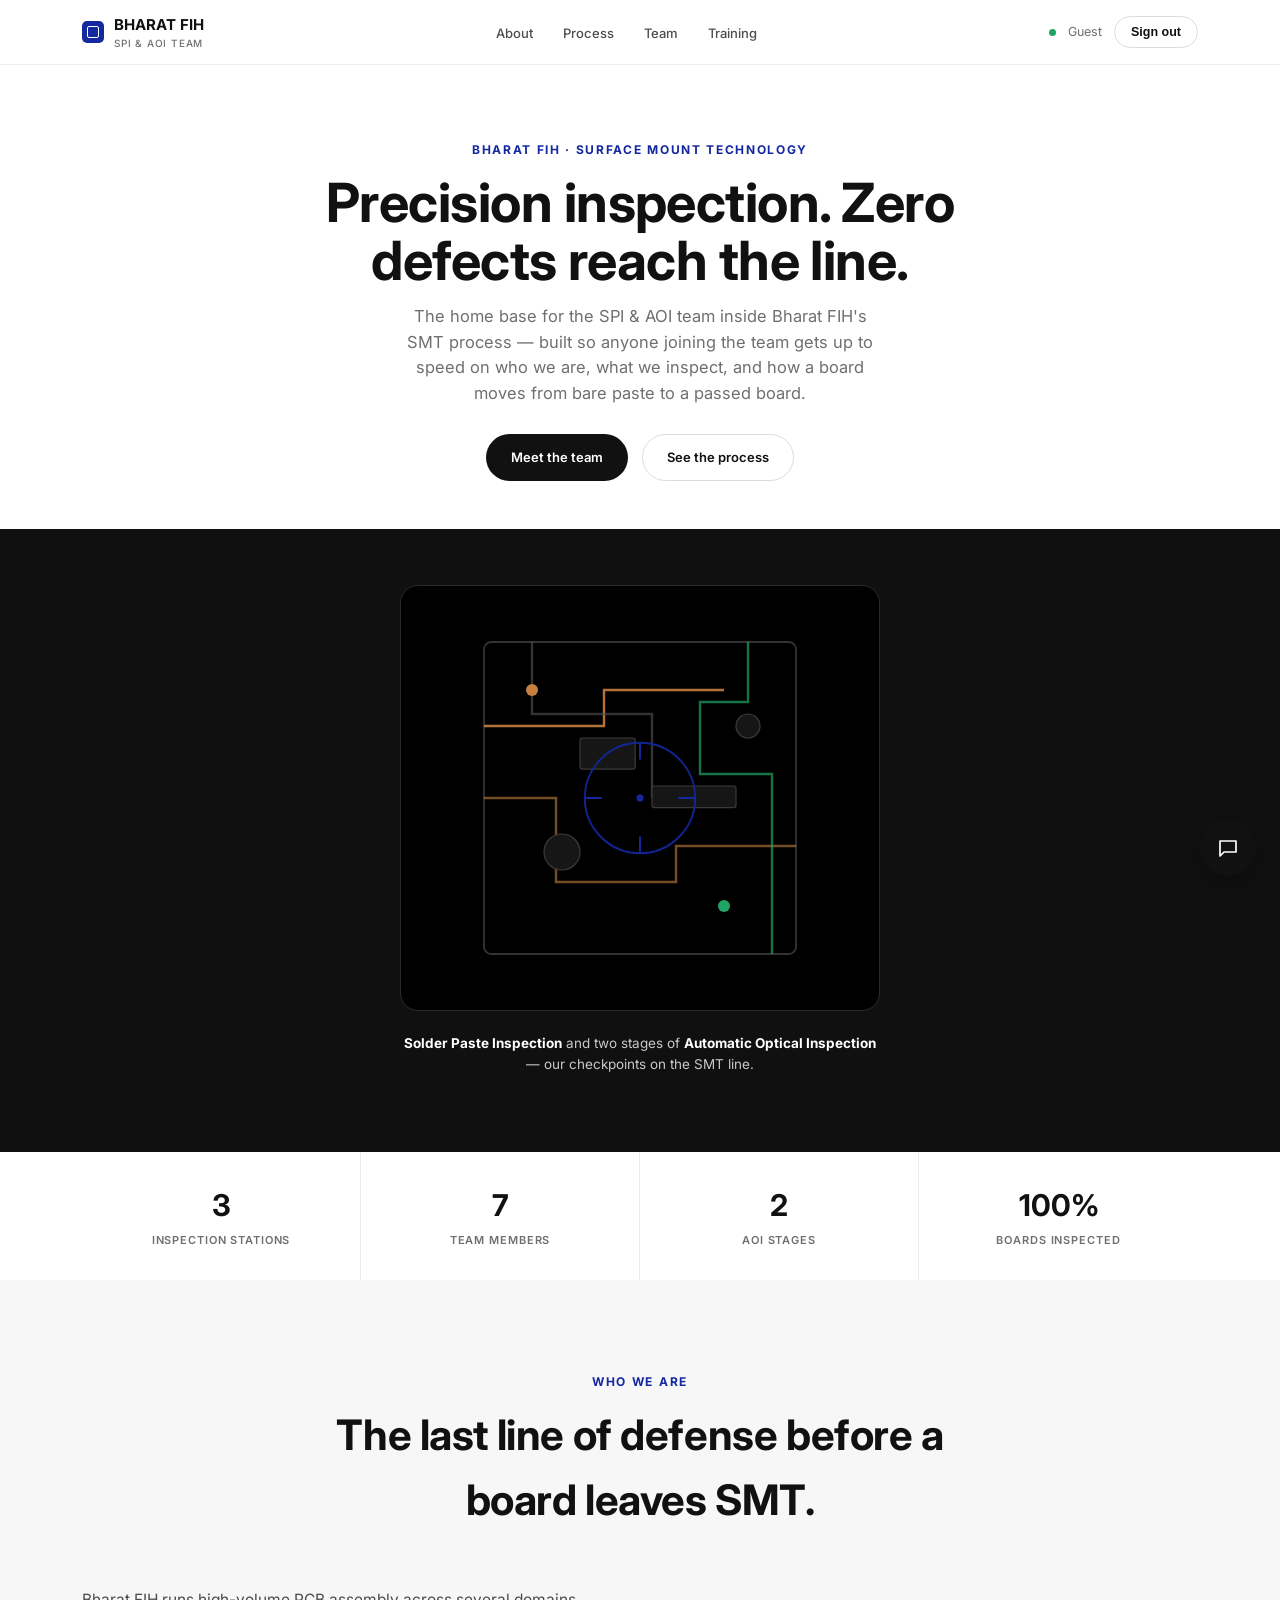
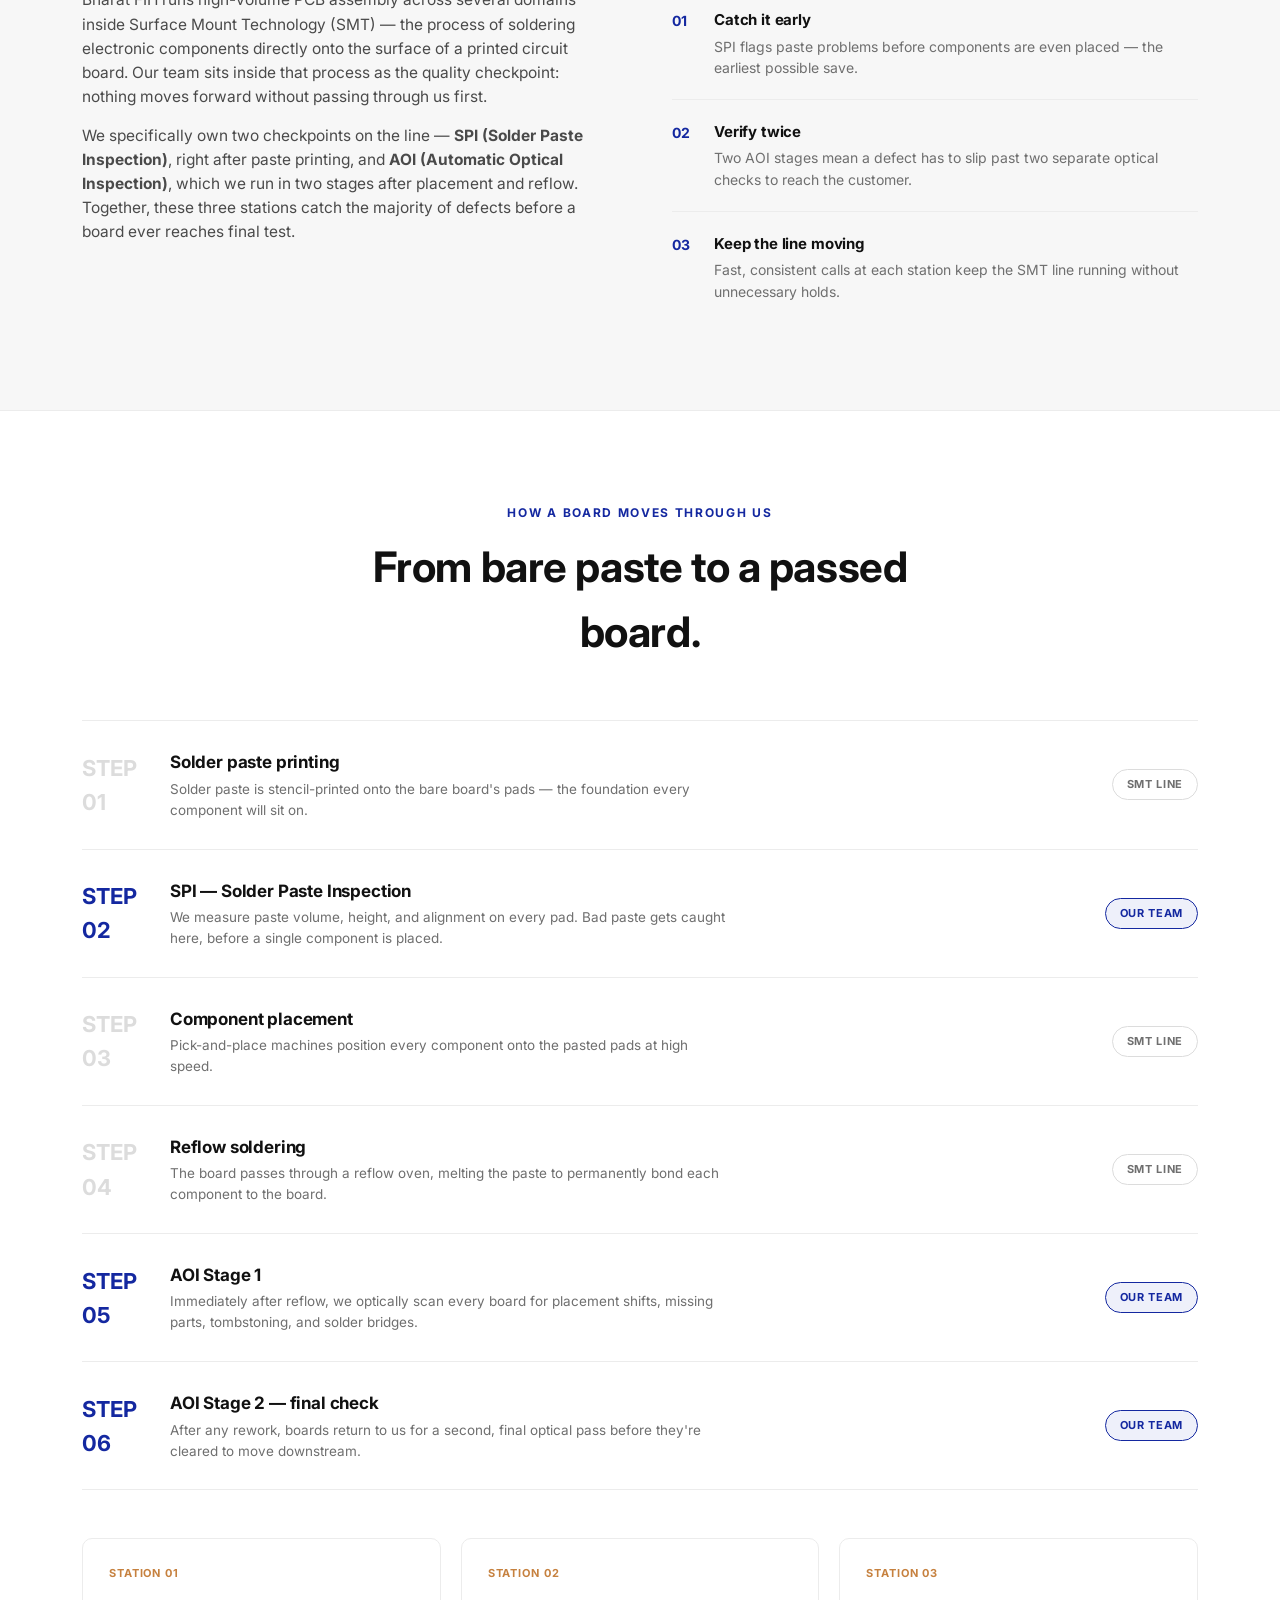
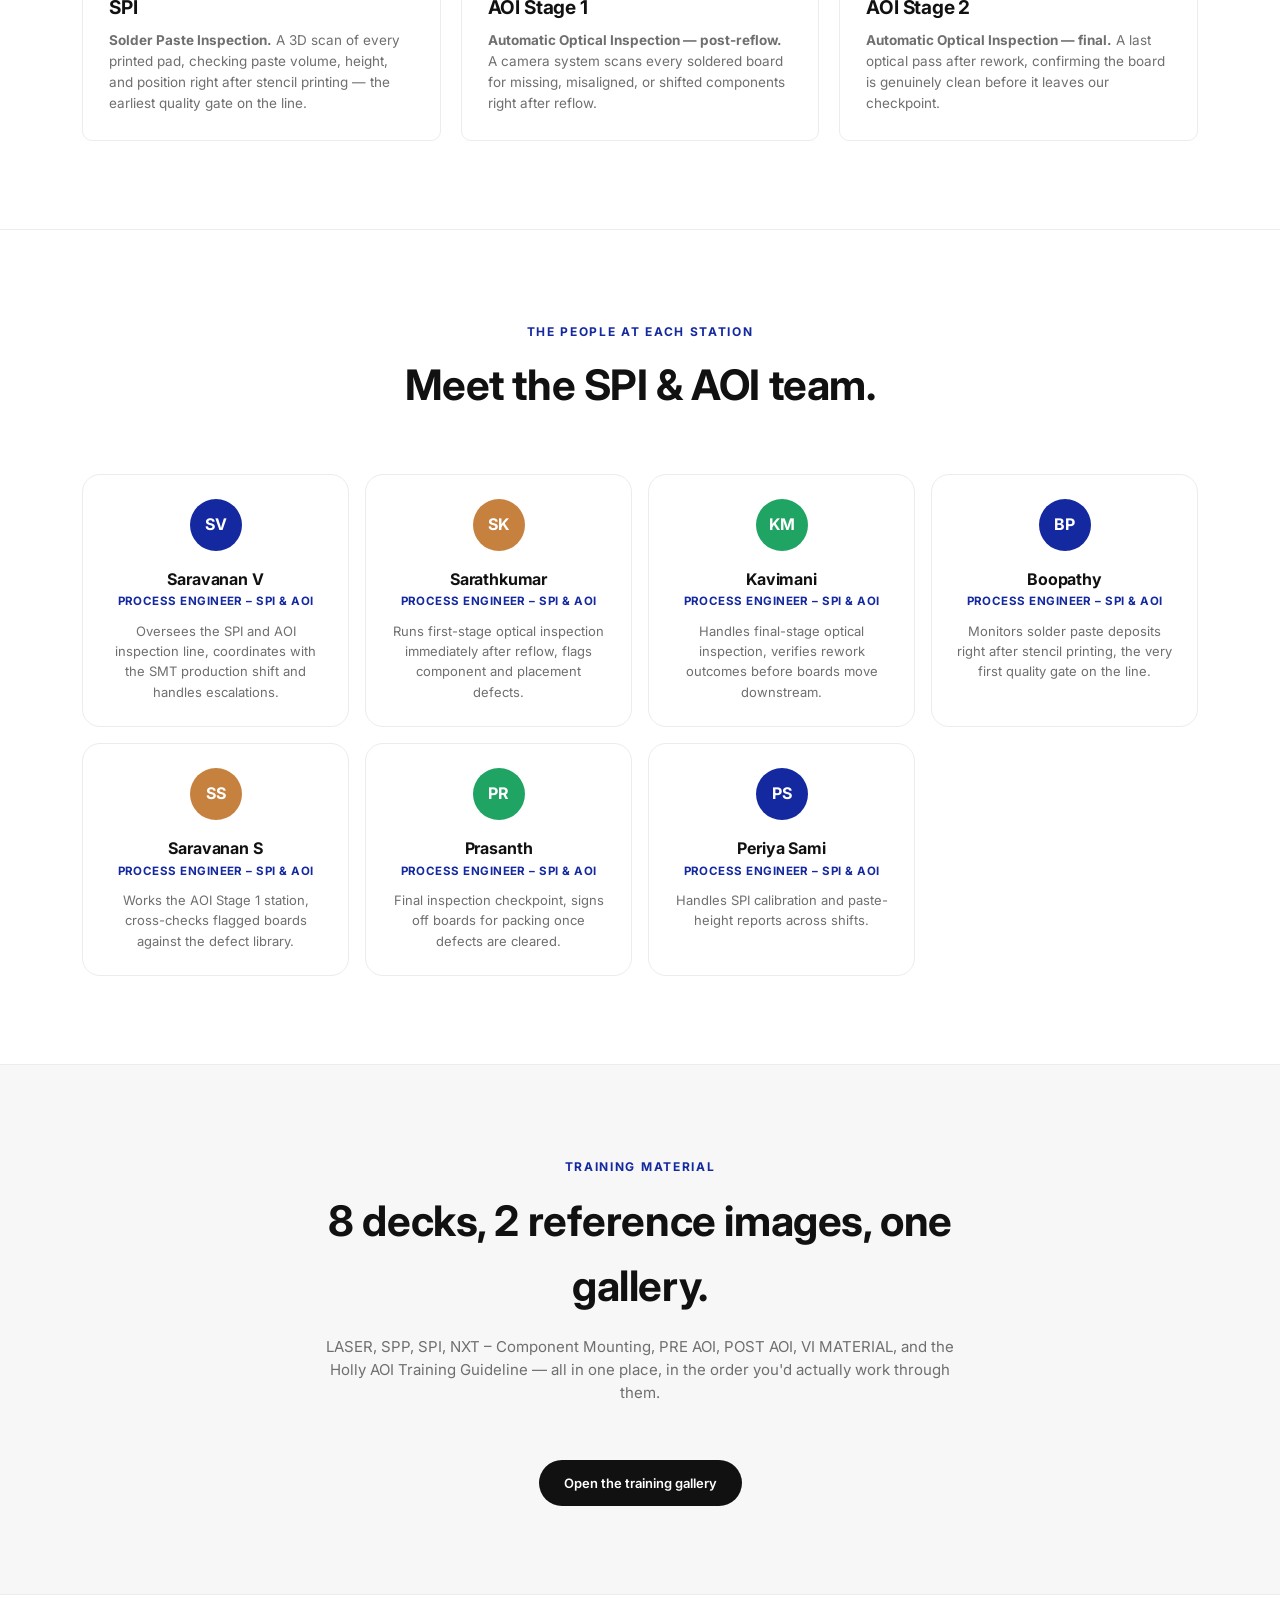
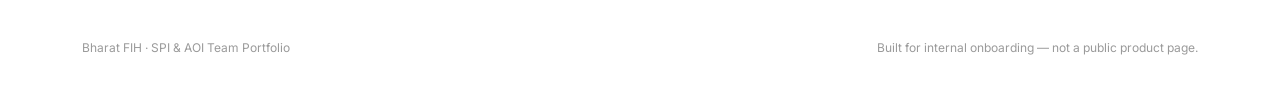
==== commit 10c70c8e: "Add files via upload" ====
--- a/portfolio.html
+++ b/portfolio.html
@@ -20,7 +20,7 @@
       <li><a href="#about">About</a></li>
       <li><a href="#process">Process</a></li>
       <li><a href="#team">Team</a></li>
-      <li><a href="#resources">Training</a></li>
+      <li><a href="training.html">Training</a></li>
     </ul>
     <div class="nav-user">
       <span class="dot"></span>
@@ -161,8 +161,8 @@
       <div class="flow-step">
         <div class="step-idx">STEP 04</div>
         <div class="step-body">
-          <h4>Pre AOI stage</h4>
-          <p>Quality check performed immediately after component placement to detect missing, misaligned, or incorrect parts before reflow soldering.</p>
+          <h4>Reflow soldering</h4>
+          <p>The board passes through a reflow oven, melting the paste to permanently bond each component to the board.</p>
         </div>
         <div class="step-tag">SMT line</div>
       </div>
@@ -170,8 +170,8 @@
       <div class="flow-step owned">
         <div class="step-idx">STEP 05</div>
         <div class="step-body">
-          <h4>Reflow soldering</h4>
-          <p>Melts the solder paste in a high-temperature oven to create permanent electrical and mechanical connections between surface-mount components and the printed circuit board.</p>
+          <h4>AOI Stage 1</h4>
+          <p>Immediately after reflow, we optically scan every board for placement shifts, missing parts, tombstoning, and solder bridges.</p>
         </div>
         <div class="step-tag">Our team</div>
       </div>
@@ -180,7 +180,7 @@
         <div class="step-idx">STEP 06</div>
         <div class="step-body">
           <h4>AOI Stage 2 — final check</h4>
-          <p>Immediately after reflow, we optically scan every board for placement shifts, missing parts, tombstoning, and solder bridges.</p>
+          <p>After any rework, boards return to us for a second, final optical pass before they're cleared to move downstream.</p>
         </div>
         <div class="step-tag">Our team</div>
       </div>
@@ -217,30 +217,16 @@
   </div>
 </section>
 
-<!-- ============================= RESOURCES / PPT ============================= -->
+<!-- ============================= RESOURCES / PPT TEASER ============================= -->
 <section class="section soft" id="resources">
   <div class="wrap">
     <div class="section-head">
       <span class="eyebrow">Training material</span>
-      <h2>Onboarding decks &amp; reference docs.</h2>
-      <p style="margin-top:10px;">Slot your training PPTs into the <code>ppt/</code> folder — see the card below for the exact steps. Once added, they'll be linked here for any new joiner to open straight from this page.</p>
-    </div>
-    <div class="res-grid">
-      <div class="res-card">
-        <h4>SPI training deck</h4>
-        <p>Paste inspection parameters, defect categories, and calibration steps.</p>
-        <span class="status">Awaiting upload</span>
-      </div>
-      <div class="res-card">
-        <h4>AOI Stage 1 &amp; 2 deck</h4>
-        <p>Optical inspection defect library, station SOPs, and escalation flow.</p>
-        <span class="status">Awaiting upload</span>
-      </div>
-      <div class="res-card">
-        <h4>How to add your PPT</h4>
-        <p>Export each slide as an image or PDF, drop the files in <code>/ppt</code>, and link them from this section. Full steps are in the project <code>README.md</code>.</p>
-        <span class="status">Instructions ready</span>
-      </div>
+      <h2>8 decks, 2 reference images, one gallery.</h2>
+      <p style="margin-top:10px;">LASER, SPP, SPI, NXT – Component Mounting, PRE AOI, POST AOI, VI MATERIAL, and the Holly AOI Training Guideline — all in one place, in the order you'd actually work through them.</p>
+    </div>
+    <div style="text-align:center;">
+      <a href="training.html" class="btn btn-dark">Open the training gallery</a>
     </div>
   </div>
 </section>
@@ -253,6 +239,8 @@
 </footer>
 
 <script src="js/members.js"></script>
+<script src="js/training-data.js"></script>
 <script src="js/main.js"></script>
+<script src="js/chatbot.js"></script>
 </body>
 </html>
--- a/css/style.css
+++ b/css/style.css
@@ -238,3 +238,83 @@
   .member-select{ grid-template-columns:1fr; }
   .hero-ctas{ flex-direction:column; align-items:center; }
 }
+
+/* ============================================================
+   TRAINING GALLERY
+   ============================================================ */
+.gallery-grid{ display:grid; grid-template-columns:repeat(4, 1fr); gap:18px; }
+.gallery-card{
+  background:#fff; border:1px solid var(--line); border-radius:var(--radius-lg);
+  overflow:hidden; display:flex; flex-direction:column;
+  transition:box-shadow .15s ease, transform .15s ease;
+}
+.gallery-card:hover{ box-shadow:0 10px 26px rgba(0,0,0,0.06); transform:translateY(-2px); }
+.gallery-thumb{
+  height:110px; display:flex; align-items:center; justify-content:center;
+  background:var(--bg-soft); color:var(--muted-2);
+}
+.gallery-thumb.ppt{ background:#eef0fa; color:var(--blue); }
+.gallery-thumb.image{ background:#fbeee0; color:var(--copper); }
+.gallery-body{ padding:18px 18px 20px; position:relative; }
+.gallery-idx{ font-size:11px; font-weight:700; color:var(--muted-2); letter-spacing:0.06em; }
+.gallery-body h4{ font-size:15px; margin:6px 0 4px; }
+.gallery-type{ font-size:11px; font-weight:600; color:var(--muted); text-transform:uppercase; letter-spacing:0.05em; display:block; margin-bottom:14px; }
+.gallery-action{
+  display:inline-block; font-size:12.5px; font-weight:700; color:var(--blue);
+}
+.gallery-action[data-status="missing"]{ color:var(--muted-2); cursor:default; }
+.gallery-action[data-status="pending"]{ color:var(--muted-2); }
+
+@media (max-width: 980px){
+  .gallery-grid{ grid-template-columns:repeat(2,1fr); }
+}
+@media (max-width: 560px){
+  .gallery-grid{ grid-template-columns:1fr; }
+}
+
+/* ============================================================
+   INTERNAL FAQ CHATBOT
+   ============================================================ */
+.chat-bubble{
+  position:fixed; bottom:24px; right:24px; z-index:100;
+  width:56px; height:56px; border-radius:50%;
+  background:var(--ink); color:#fff; border:none; cursor:pointer;
+  display:flex; align-items:center; justify-content:center;
+  box-shadow:0 10px 26px rgba(0,0,0,0.22);
+}
+.chat-bubble:hover{ background:#000; }
+.chat-panel{
+  position:fixed; bottom:92px; right:24px; z-index:100;
+  width:340px; max-width:calc(100vw - 32px); height:440px; max-height:70vh;
+  background:#fff; border:1px solid var(--line); border-radius:var(--radius-lg);
+  box-shadow:0 18px 48px rgba(0,0,0,0.18);
+  display:none; flex-direction:column; overflow:hidden;
+}
+.chat-panel.open{ display:flex; }
+.chat-head{
+  padding:14px 16px; border-bottom:1px solid var(--line);
+  display:flex; align-items:center; justify-content:space-between;
+}
+.chat-head-title{ display:flex; align-items:center; gap:8px; }
+.chat-head-title .dot{ width:7px; height:7px; border-radius:50%; background:var(--green); }
+.chat-head-title span{ font-size:13px; font-weight:700; }
+.chat-close{ background:none; border:none; cursor:pointer; color:var(--muted); font-size:15px; }
+.chat-messages{ flex:1; overflow-y:auto; padding:16px; display:flex; flex-direction:column; gap:10px; }
+.chat-msg{ max-width:82%; font-size:13px; line-height:1.5; padding:10px 12px; border-radius:14px; }
+.chat-msg.bot{ background:var(--bg-soft); color:var(--ink); align-self:flex-start; border-bottom-left-radius:4px; }
+.chat-msg.user{ background:var(--blue); color:#fff; align-self:flex-end; border-bottom-right-radius:4px; }
+.chat-suggestions{ display:flex; flex-wrap:wrap; gap:6px; padding:0 16px 12px; }
+.chat-chip{
+  font-size:11px; font-weight:600; color:var(--blue); background:#eef0fa;
+  border:none; border-radius:var(--radius-pill); padding:6px 10px; cursor:pointer;
+}
+.chat-input-row{ display:flex; gap:8px; padding:12px; border-top:1px solid var(--line); }
+.chat-input-row input{
+  flex:1; border:1px solid var(--line-2); border-radius:var(--radius-pill);
+  padding:10px 14px; font-size:13px; font-family:var(--font); background:var(--bg-soft);
+}
+.chat-input-row input:focus{ outline:none; border-color:var(--blue); }
+.chat-send{
+  width:38px; height:38px; border-radius:50%; border:none; background:var(--ink); color:#fff; cursor:pointer; flex:none;
+}
+.chat-send:hover{ background:#000; }
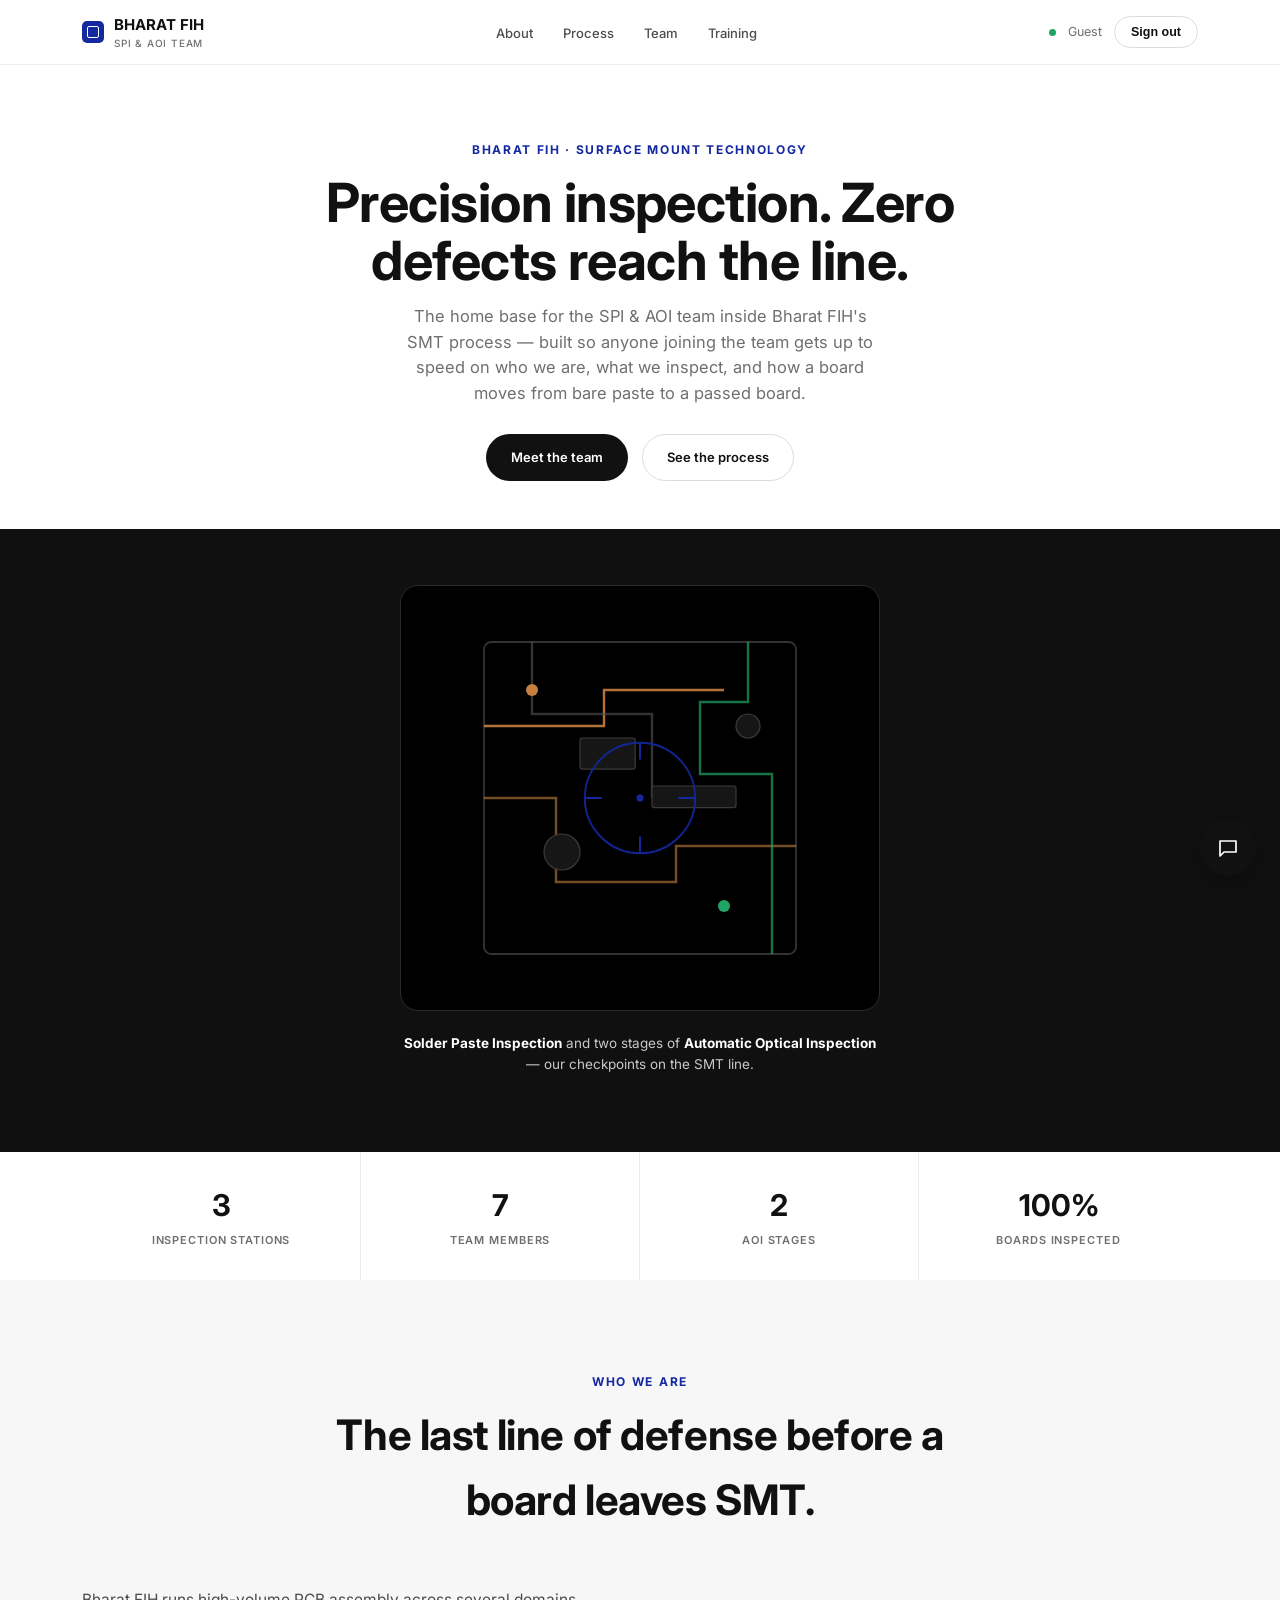
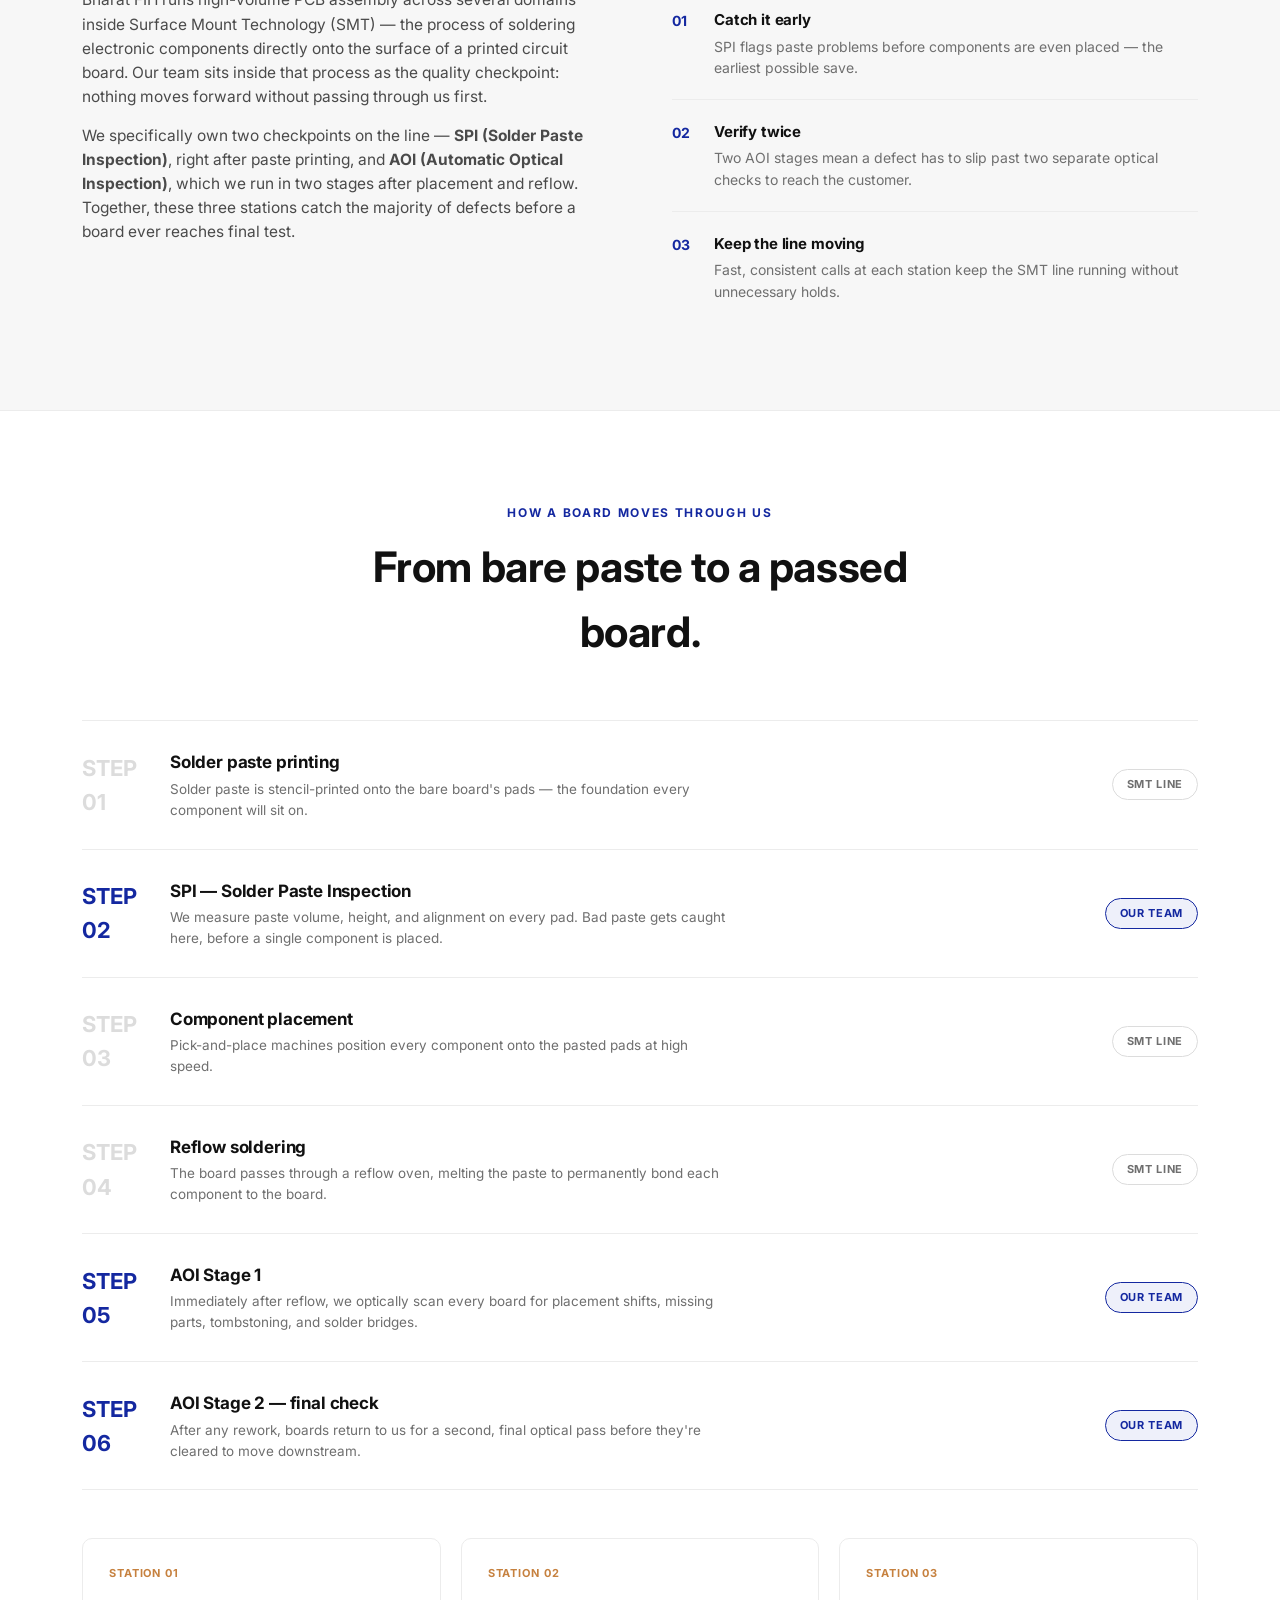
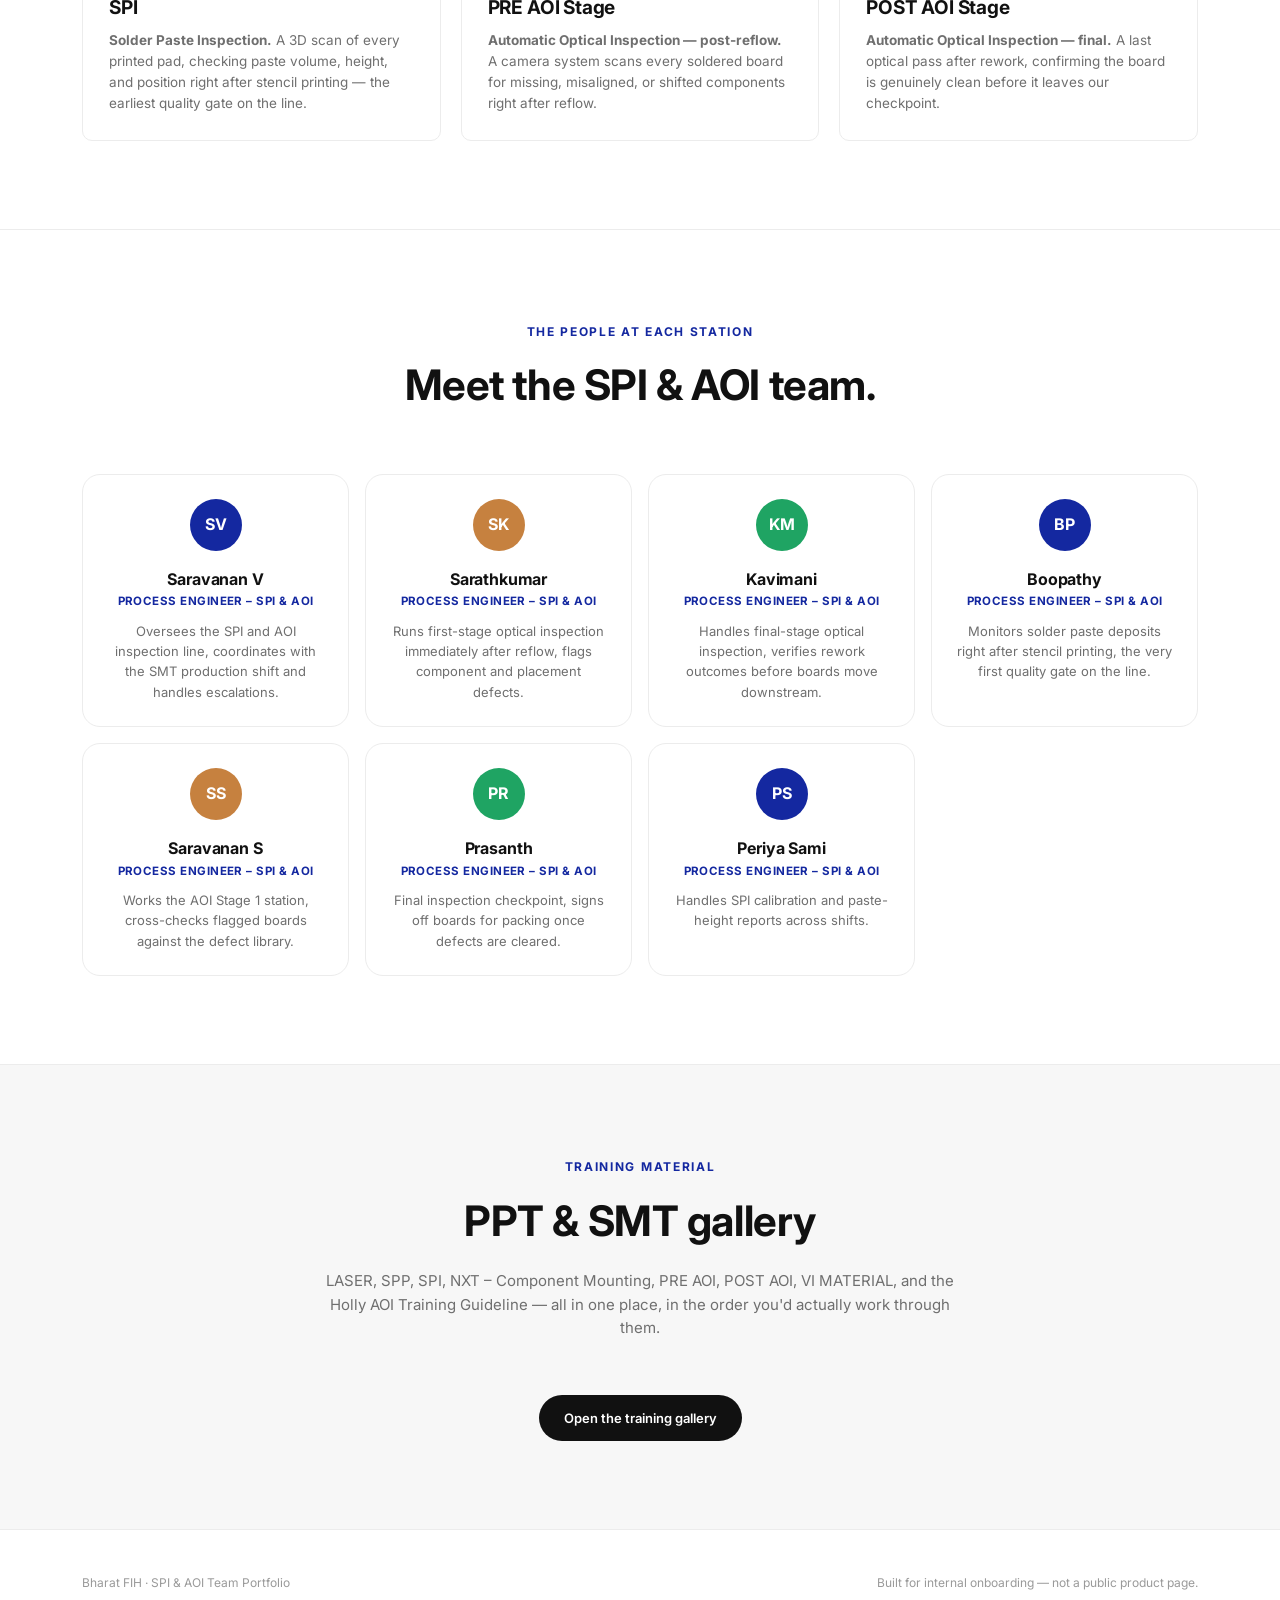
==== commit 572345d8: "Update AOI stage titles and training section header" ====
--- a/portfolio.html
+++ b/portfolio.html
@@ -194,12 +194,12 @@
       </div>
       <div class="def-card">
         <div class="tag">STATION 02</div>
-        <h4>AOI Stage 1</h4>
+        <h4>PRE AOI Stage</h4>
         <p><strong>Automatic Optical Inspection — post-reflow.</strong> A camera system scans every soldered board for missing, misaligned, or shifted components right after reflow.</p>
       </div>
       <div class="def-card">
         <div class="tag">STATION 03</div>
-        <h4>AOI Stage 2</h4>
+        <h4>POST AOI Stage</h4>
         <p><strong>Automatic Optical Inspection — final.</strong> A last optical pass after rework, confirming the board is genuinely clean before it leaves our checkpoint.</p>
       </div>
     </div>
@@ -222,7 +222,7 @@
   <div class="wrap">
     <div class="section-head">
       <span class="eyebrow">Training material</span>
-      <h2>8 decks, 2 reference images, one gallery.</h2>
+      <h2>PPT & SMT gallery</h2>
       <p style="margin-top:10px;">LASER, SPP, SPI, NXT – Component Mounting, PRE AOI, POST AOI, VI MATERIAL, and the Holly AOI Training Guideline — all in one place, in the order you'd actually work through them.</p>
     </div>
     <div style="text-align:center;">
--- a/css/style.css
+++ b/css/style.css
@@ -1,9 +1,4 @@
-/* ============================================================
-   BHARAT FIH — AOI TEAM PORTFOLIO
-   Design language: Samsung.com — bold black type, one blue
-   accent, generous white space, dark showcase panels for
-   product/hero imagery, pill CTAs.
-   ============================================================ */
+
 :root{
   --bg:        #ffffff;
   --bg-soft:   #f7f7f7;
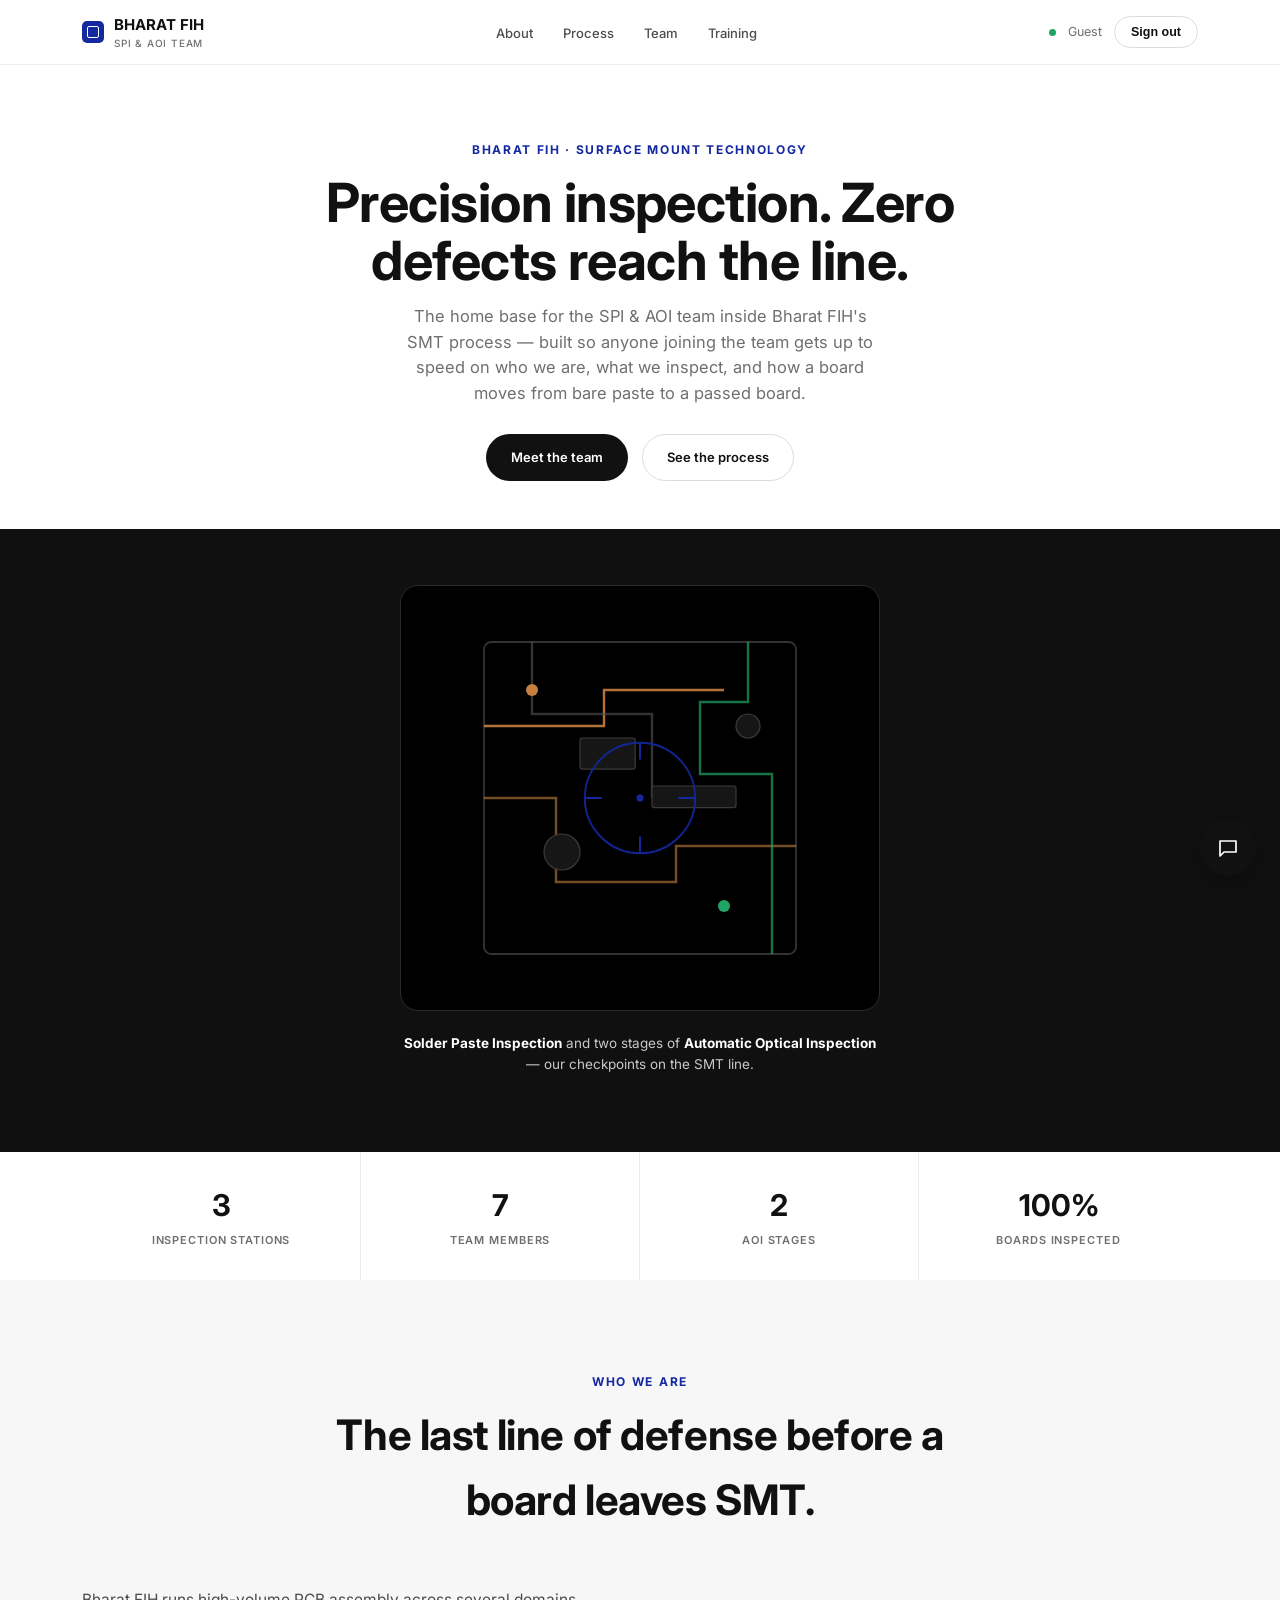
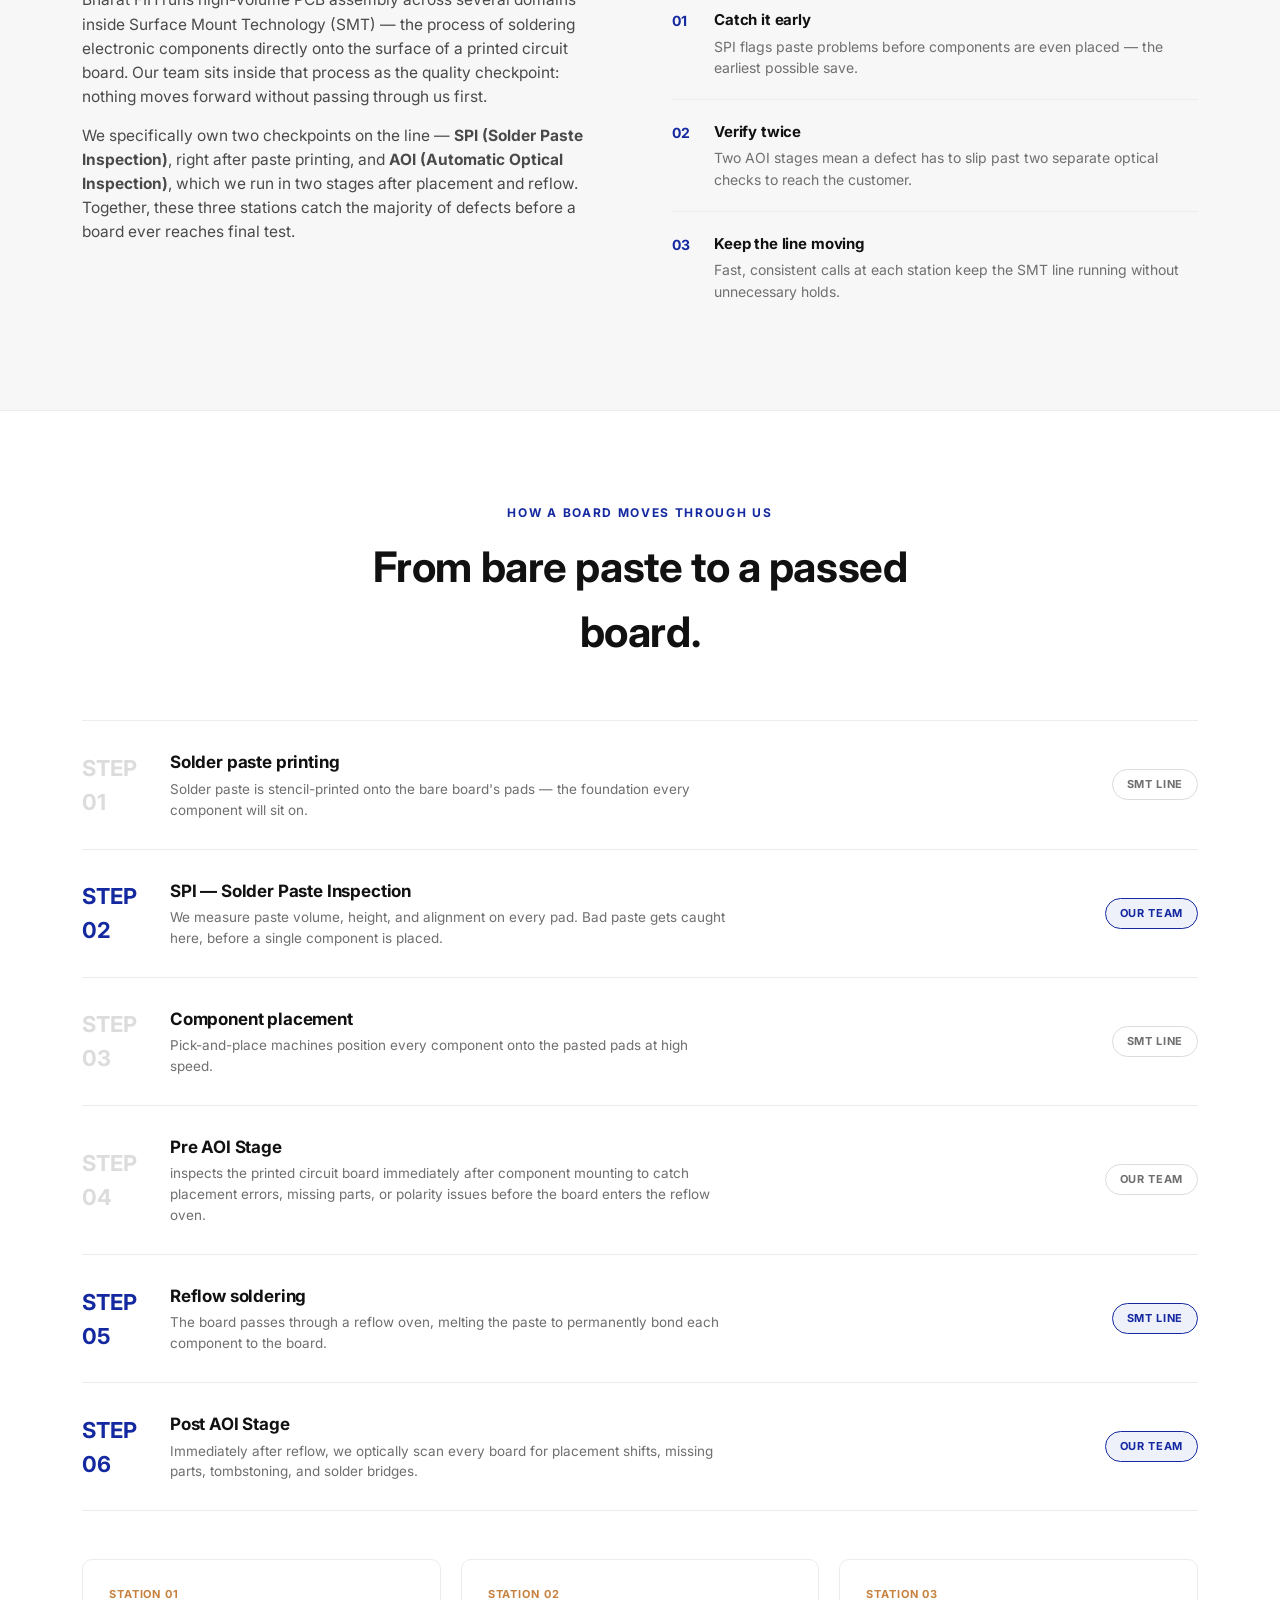
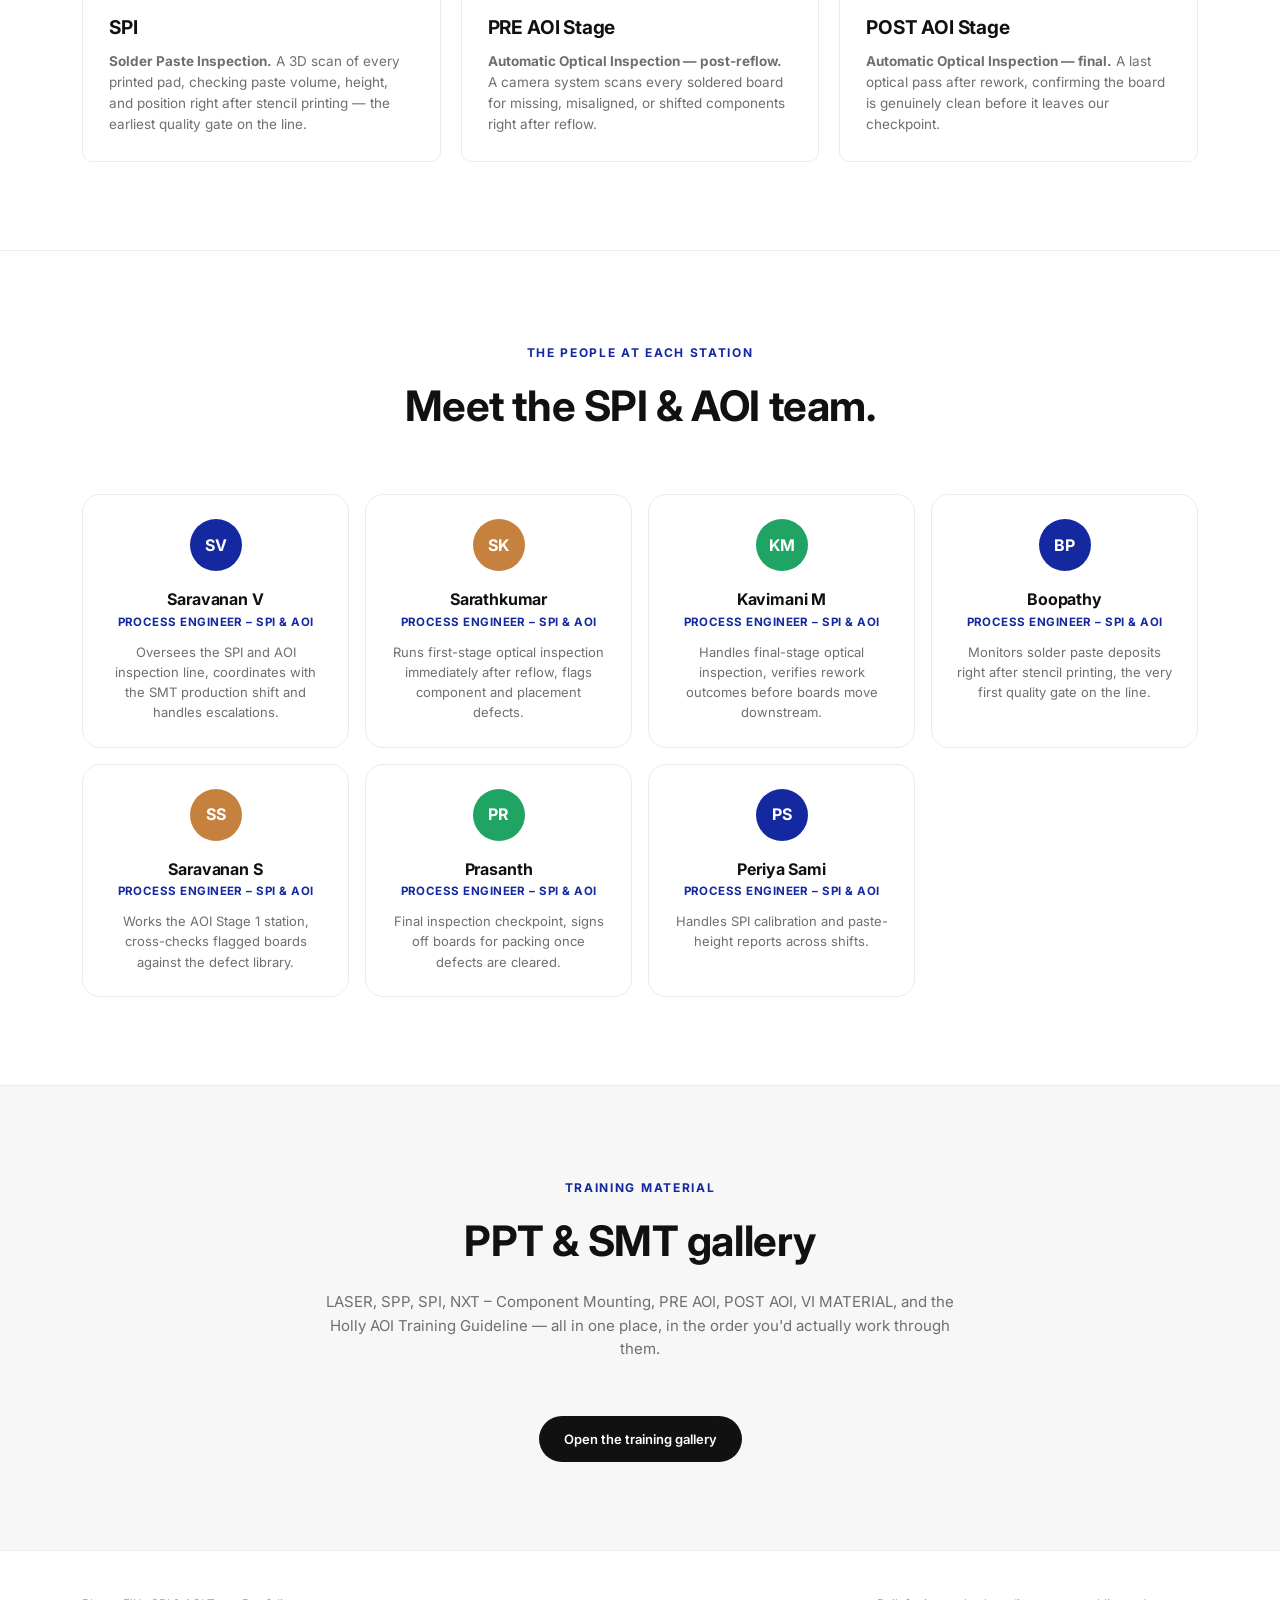
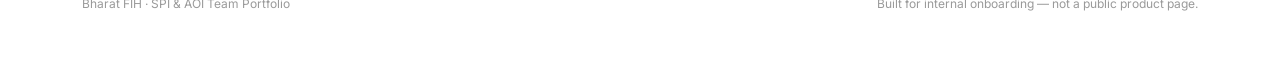
==== commit 8b05bc90: "Update flow steps in portfolio.html" ====
--- a/portfolio.html
+++ b/portfolio.html
@@ -161,6 +161,15 @@
       <div class="flow-step">
         <div class="step-idx">STEP 04</div>
         <div class="step-body">
+          <h4>Pre AOI Stage</h4>
+          <p>inspects the printed circuit board immediately after component mounting to catch placement errors, missing parts, or polarity issues before the board enters the reflow oven.</p>
+        </div>
+        <div class="step-tag">Our team</div>
+      </div>
+
+      <div class="flow-step owned">
+        <div class="step-idx">STEP 05</div>
+        <div class="step-body">
           <h4>Reflow soldering</h4>
           <p>The board passes through a reflow oven, melting the paste to permanently bond each component to the board.</p>
         </div>
@@ -168,19 +177,10 @@
       </div>
 
       <div class="flow-step owned">
-        <div class="step-idx">STEP 05</div>
-        <div class="step-body">
-          <h4>AOI Stage 1</h4>
+        <div class="step-idx">STEP 06</div>
+        <div class="step-body">
+          <h4>Post AOI Stage</h4>
           <p>Immediately after reflow, we optically scan every board for placement shifts, missing parts, tombstoning, and solder bridges.</p>
-        </div>
-        <div class="step-tag">Our team</div>
-      </div>
-
-      <div class="flow-step owned">
-        <div class="step-idx">STEP 06</div>
-        <div class="step-body">
-          <h4>AOI Stage 2 — final check</h4>
-          <p>After any rework, boards return to us for a second, final optical pass before they're cleared to move downstream.</p>
         </div>
         <div class="step-tag">Our team</div>
       </div>
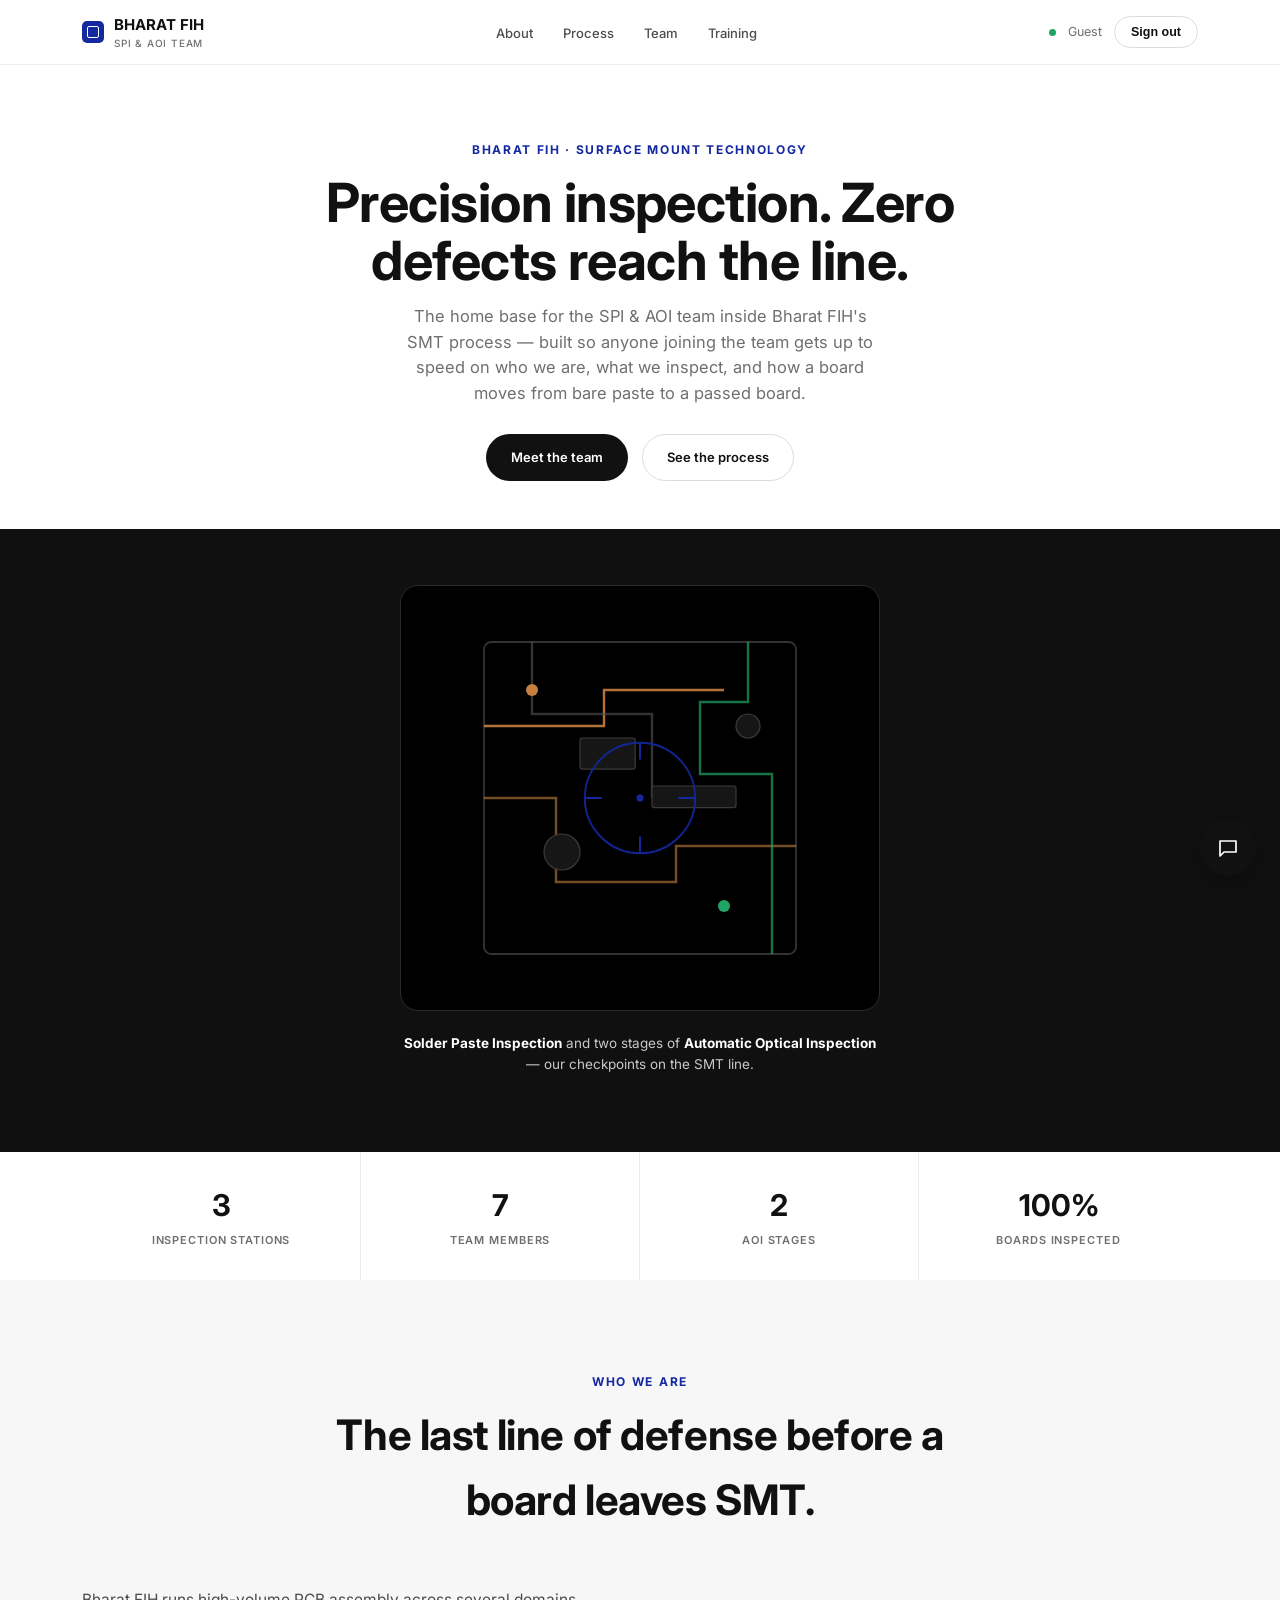
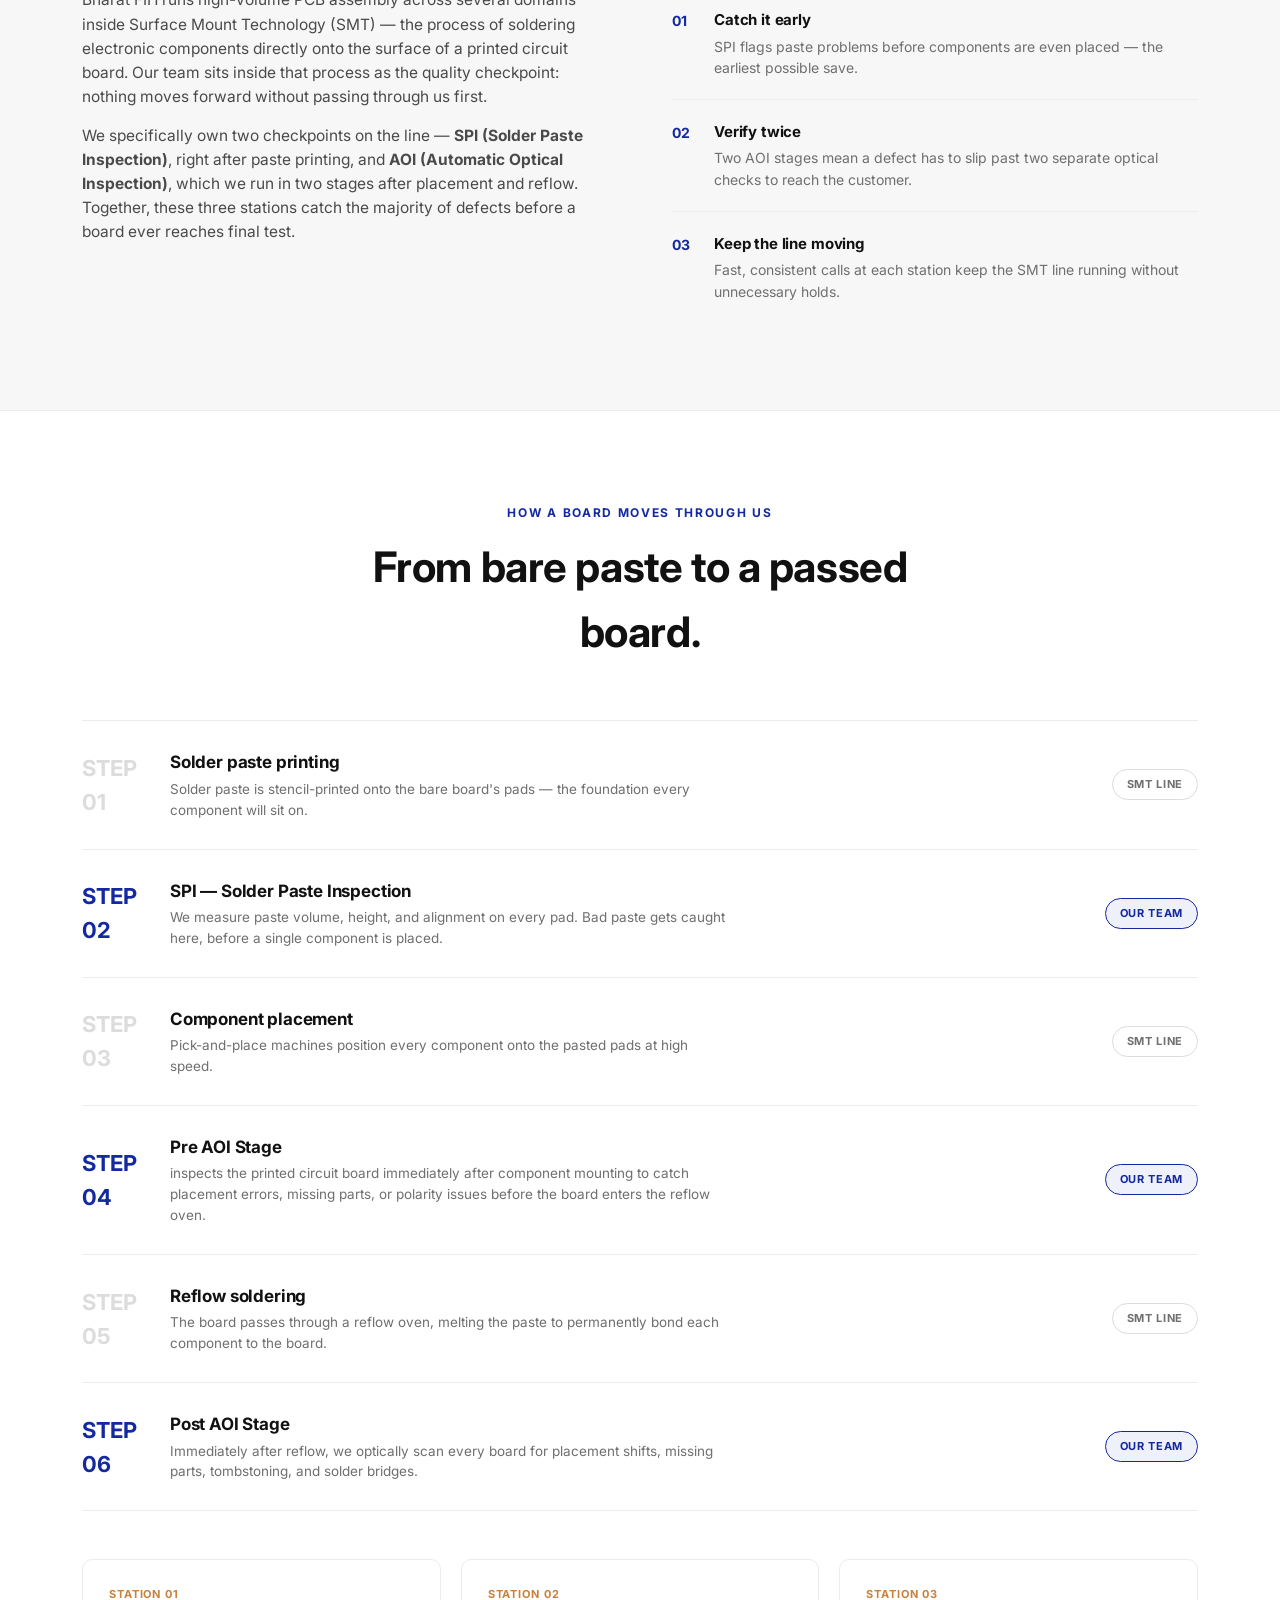
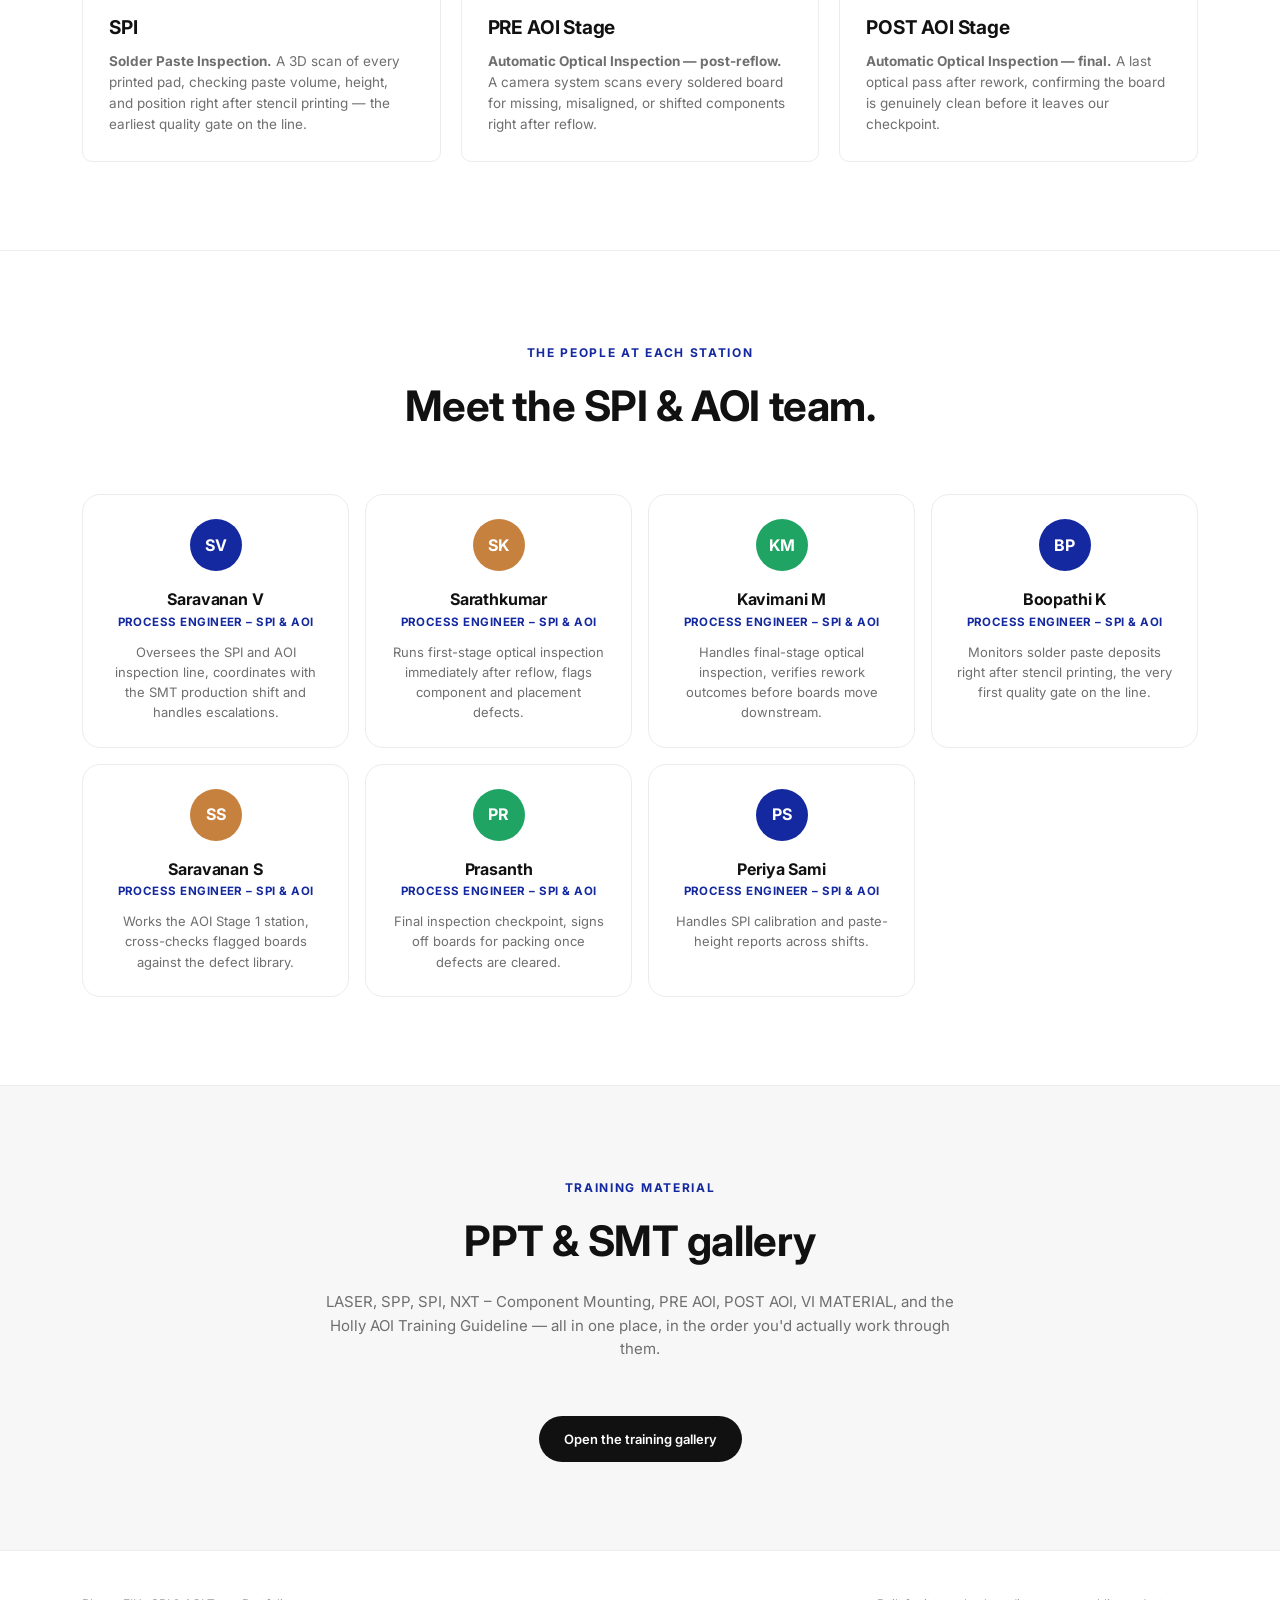
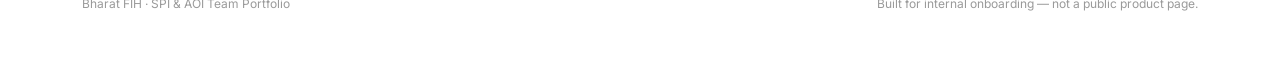
==== commit c8076ff7: "Fix flow-step classes in portfolio.html" ====
--- a/portfolio.html
+++ b/portfolio.html
@@ -158,7 +158,7 @@
         <div class="step-tag">SMT line</div>
       </div>
 
-      <div class="flow-step">
+      <div class="flow-step owned">
         <div class="step-idx">STEP 04</div>
         <div class="step-body">
           <h4>Pre AOI Stage</h4>
@@ -167,7 +167,7 @@
         <div class="step-tag">Our team</div>
       </div>
 
-      <div class="flow-step owned">
+      <div class="flow-step">
         <div class="step-idx">STEP 05</div>
         <div class="step-body">
           <h4>Reflow soldering</h4>
